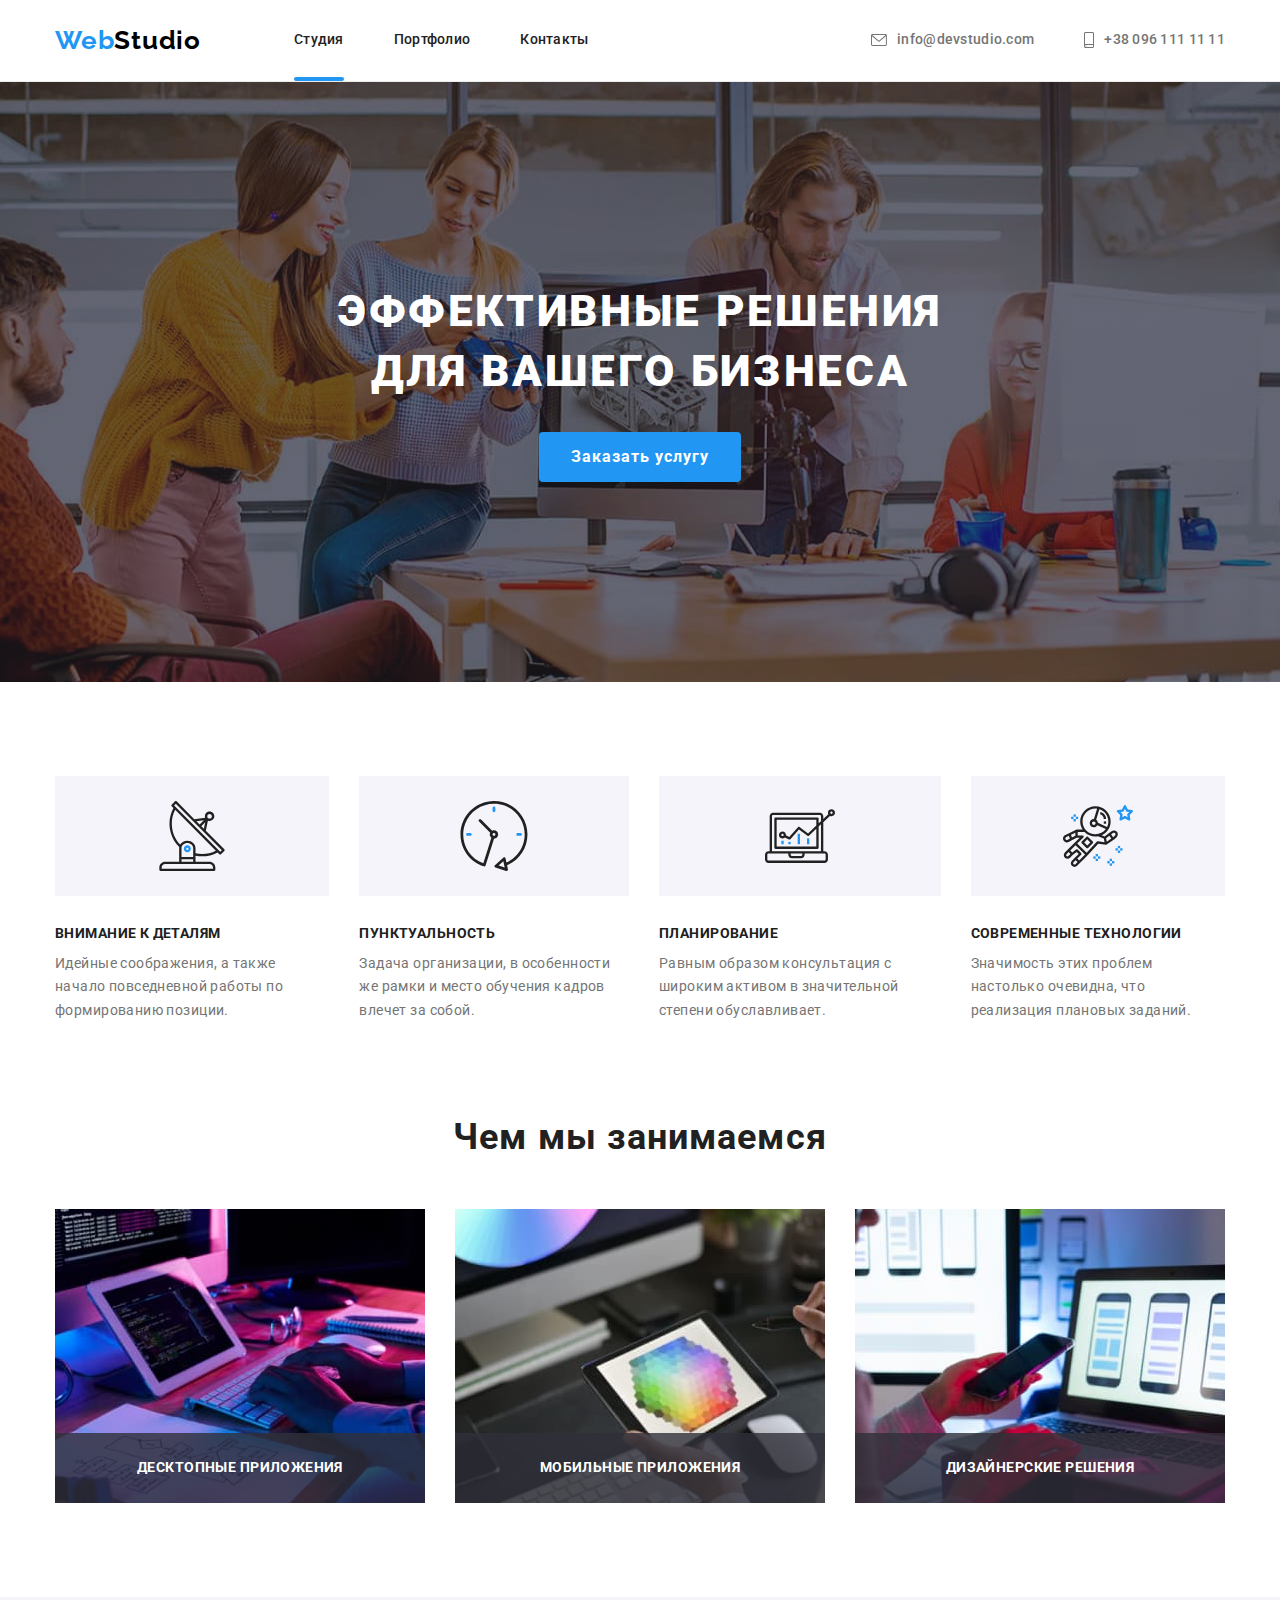
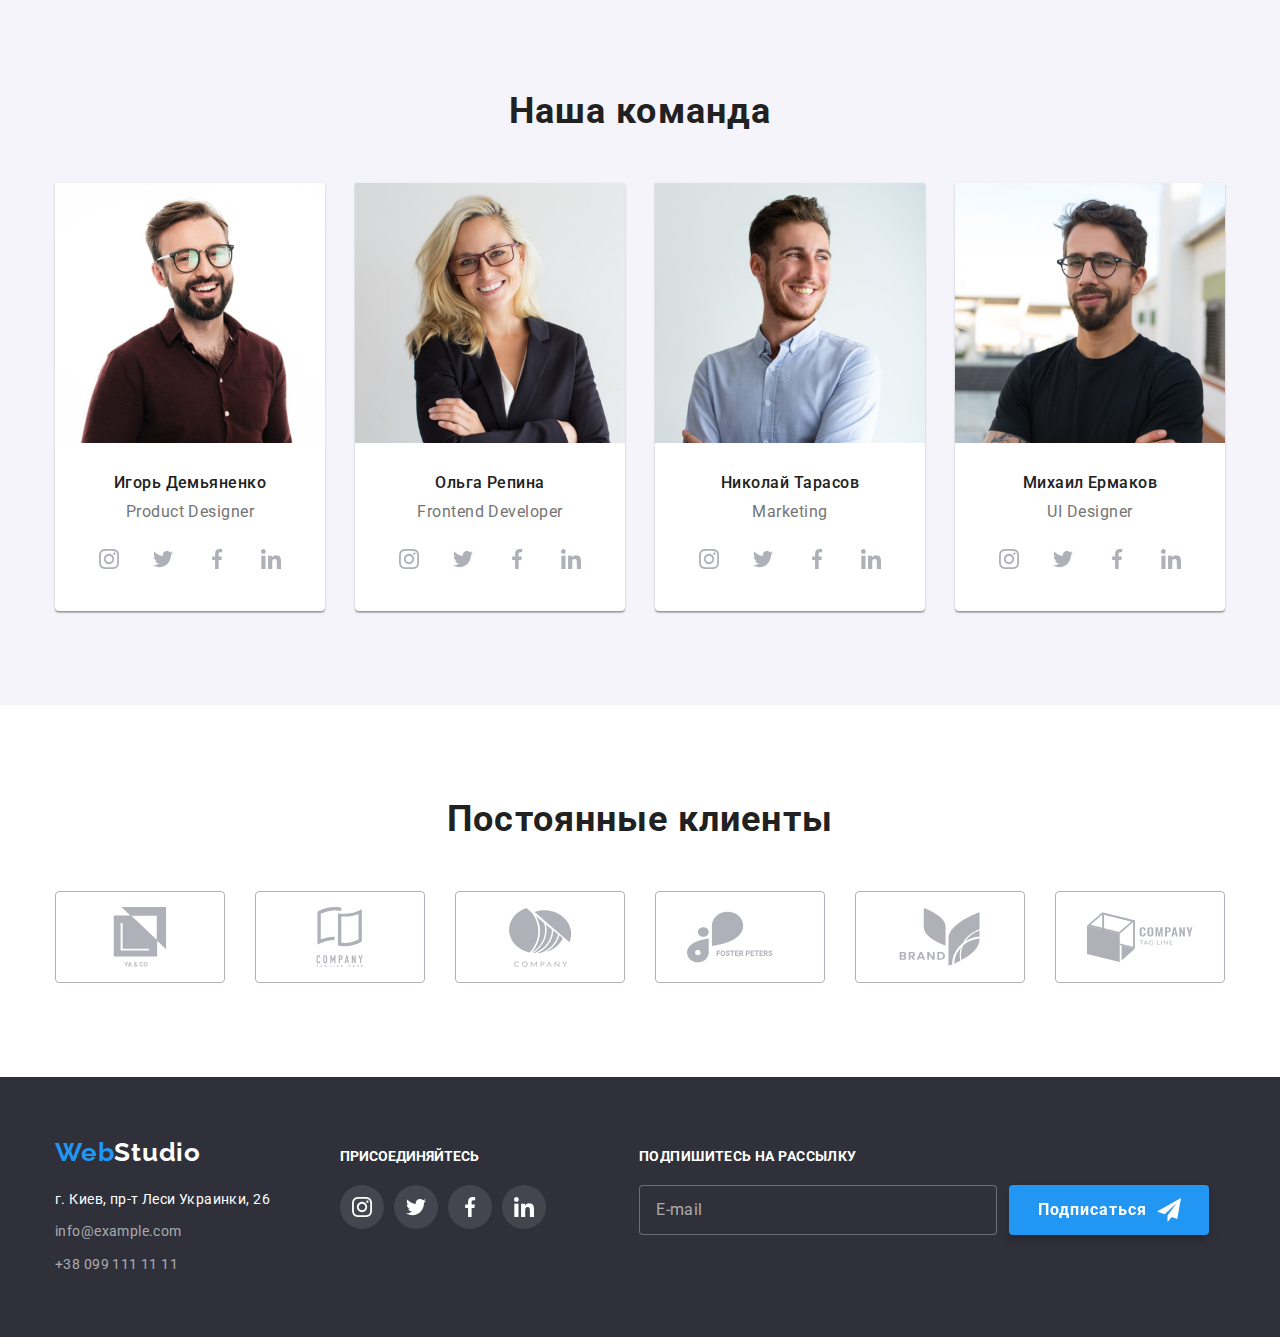
==== index.html @ 31bf661a "home-work" ====
<!DOCTYPE html>
<html lang="ru">
  <head>
    <meta charset="UTF-8" />
    <meta http-equiv="X-UA-Compatible" content="IE=edge" />
    <meta name="viewport" content="width=device-width, initial-scale=1.0" />
    <title>Главная</title>
    
    <link rel="preconnect" href="https://fonts.googleapis.com" />
    <link rel="preconnect" href="https://fonts.gstatic.com" crossorigin />
    <link
      href="https://fonts.googleapis.com/css2?family=Raleway:wght@700&family=Roboto:wght@400;500;700;900&display=swap"
      rel="stylesheet"
    />
    <link rel="stylesheet" href="https://cdn.jsdelivr.net/npm/modern-normalize@1.1.0/modern-normalize.min.css">
    <link rel="stylesheet" href="./css/main.min.css">
  </head>
  <body>
    <!--Шапка-->
    <header class="page-header">
      <div class="container page-header-container">
        <nav class="page-nav link">
         <a href="" lang="en" class="logo link"><span class="acsent-logo">Web</span>Studio</a> 
         <ul class="menu-list  list" > 
           <li class="menu-li">
             <a class="menu-link current" href="./index.html">Студия</a>
           </li>
           <li class="menu-li">
             <a class="menu-link " href="./portfolio.html">Портфолио</a>
           </li>
           <li class="menu-li">
             <a class="menu-link " href="">Контакты</a>
           </li>
         </ul>
       </nav> 
       <ul class="list contacts-list">
         <li class="contacts-li">
          
         <a class="email link" href="mailto:info@devstudio.com"><svg class="contacts-icon"  width="16" height="12">
            <use href="./images/svg/sprite.svg#e-mail"></use>
          </svg> info@devstudio.com</a>
         </li>
         <li class="contacts-li">
        
         <a class="phone-number link"  href="tel:+380961111111">
          <svg class="contacts-icon"  width="10" height="16">
            <use href="./images/svg/sprite.svg#smartphone"></use>
          </svg>
          +38 096 111 11 11
         </a>
         </li>
       </ul>
       </div> 
    </header>

    <!--Тело-->
    <main class="page-main">
      <section class="hero">
        <div class="container"> 
          <h1 class="hero-title">Эффективные решения для вашего бизнеса</h1>
          <button class="hero-button" type="button" data-modal-open>Заказать услугу</button>
        </div>
      </section>

      <section class="section">
        <div class="container">
          <h2 class="work-process-title" >Как мы работаем</h2>
        <ul class="work-process-list  list">
          <li class="process-list">
            <div class="icon-container">
              <svg class="work-icon" width="70" height="70">
                <use href="./images/svg/sprite.svg#antenna"></use>
              </svg>
            </div>
              <h3 class="process-list-title">Внимание к деталям</h3>
              <p  class="process-text">
                Идейные соображения, а также начало повседневной работы по
                формированию позиции.
              </p>
          </li>
          <li class="process-list">
            <div class="icon-container">
              <svg class="work-icon" width="70" height="70">
                <use href="./images/svg/sprite.svg#clock"></use>
              </svg>
            </div>
            <h3 class="process-list-title" >Пунктуальность</h3>
            <p class="process-text">
              Задача организации, в особенности же рамки и место обучения кадров
              влечет за собой.
            </p>
          </li>
          <li class="process-list">
            <div class="icon-container">
              <svg class="work-icon" width="70" height="70">
                <use href="./images/svg/sprite.svg#diagram"></use>
              </svg>
            </div>
            <h3 class="process-list-title">Планирование</h3>
            <p class="process-text">
              Равным образом консультация с широким активом в значительной
              степени обуславливает.
            </p>
          </li>
          <li class="process-list">
            <div class="icon-container">
              <svg class="work-icon" width="70" height="70">
                <use href="./images/svg/sprite.svg#astronaut"></use>
              </svg>
            </div>
            <h3 class="process-list-title">Современные технологии</h3>
            <p class="process-text">
              Значимость этих проблем настолько очевидна, что реализация
              плановых заданий.
            </p>
          </li>
        </ul>
        </div>
        
      </section>
      <!--Что мы делаем-->
      <section class="work section">
        <div class="container">
         <h2 class="whatwedo-title">Чем мы занимаемся</h2>
        <ul class="work-list  list">
          <li class="allproducts">
            <div class="whatwedo-div">
            <a href="" class="whatwedo-link">
              <img
                src="./images/whatwedo/photo1.jpg"
                alt="На фото изображен процесс работы за планшетом с клавиатурой"
              />
              <h3 class="whatwedo-sub-title">
                Десктопные приложения
              </h3> 
            </a>  
            </div>
          </li>
          <li class="allproducts">
            <div class="whatwedo-div">
             <a href="" class="whatwedo-link">
              <img
                src="./images/whatwedo/photo2.jpg"
                alt="На фото изображен планшет с цветовой палитрой на экране"
            /></a>
            <h3 class="whatwedo-sub-title">
              Мобильные приложения
            </h3>
            </div>
          </li> 
          <li class="allproducts">
              <div class="whatwedo-div">
                <a href="" class="whatwedo-link">
                <img
                src="./images/whatwedo/photo3.jpg"
                alt=" На фото изображены  телефон и ноутбук"
            /></a>
            <h3 class="whatwedo-sub-title">
              Дизайнерские решения
            </h3>
              </div> 
          </li>
        </ul> 
        </div>
        
      </section>
      <!--Команда-->
      <section class="team section">
        <div class=" container">
          <h2 class="our-team">Наша команда</h2>
          <ul class="team-list list">
            <li class="team-member">
              <img
                src="./images/team/Igor.jpg"
                alt="Портрет члена команды"
                width="270"
                height="260"
              /> 
              <div class="team-member-div">
                <h3 class="team-member-name">Игорь Демьяненко</h3>
              <p class="job-title" lang="en">Product Designer</p>
              <ul class="social-icon-list list">
                <li class="social-icon-list-item">
                  <a href="" class="social-icon-list-link">
                    <svg class="social-icon-list-icon" width="20" height="20">
                      <use href="./images/svg/sprite.svg#instagram"></use>
                    </svg>
                  </a>
                </li>
                <li class="social-icon-list-item">
                  <a href="" class="social-icon-list-link">
                    <svg class="social-icon-list-icon" width="20" height="20">
                      <use href="./images/svg/sprite.svg#twitter"></use>
                    </svg>
                  </a>
                </li>
                <li class="social-icon-list-item">
                  <a href="" class="social-icon-list-link">
                    <svg class="social-icon-list-icon" width="20" height="20">
                      <use href="./images/svg/sprite.svg#facebook"></use>
                    </svg>
                  </a>
                </li>
                <li class="social-icon-list-item">
                  <a href="" class="social-icon-list-link">
                    <svg class="social-icon-list-icon" width="20" height="20">
                      <use href="./images/svg/sprite.svg#linkedin"></use>
                    </svg>
                  </a>
                </li>
              </ul>
              </div>
            </li>
            <li class="team-member">
              <img
                src="./images/team/Olga.jpg"
                alt="Портрет члена команды"
                width="270"
                height="260"
              />
              <div class="team-member-div">
                <h3 class="team-member-name">Ольга Репина</h3>
                <p class="job-title" lang="en">Frontend Developer</p>
                <ul class="social-icon-list list">
                  <li class="social-icon-list-item">
                    <a href="" class="social-icon-list-link">
                      <svg class="social-icon-list-icon" width="20" height="20">
                        <use href="./images/svg/sprite.svg#instagram"></use>
                      </svg>
                    </a>
                  </li>
                  <li class="social-icon-list-item">
                    <a href="" class="social-icon-list-link">
                      <svg class="social-icon-list-icon" width="20" height="20">
                        <use href="./images/svg/sprite.svg#twitter"></use>
                      </svg>
                    </a>
                  </li>
                  <li class="social-icon-list-item">
                    <a href="" class="social-icon-list-link">
                      <svg class="social-icon-list-icon" width="20" height="20">
                        <use href="./images/svg/sprite.svg#facebook"></use>
                      </svg>
                    </a>
                  </li>
                  <li class="social-icon-list-item">
                    <a href="" class="social-icon-list-link">
                      <svg class="social-icon-list-icon" width="20" height="20">
                        <use href="./images/svg/sprite.svg#linkedin"></use>
                      </svg>
                    </a>
                  </li>
                </ul>
              </div>
            </li>
            <li class="team-member">
              <img
                src="./images/team/Nikola.jpg"
                alt="Портрет члена команды"
                width="270"
                height="260"
              /> 
              <div class="team-member-div">
                <h3 class="team-member-name">Николай Тарасов</h3>
              <p class="job-title" lang="en">Marketing</p>
              <ul class="social-icon-list list">
                <li class="social-icon-list-item">
                  <a href="" class="social-icon-list-link">
                    <svg class="social-icon-list-icon" width="20" height="20">
                      <use href="./images/svg/sprite.svg#instagram"></use>
                    </svg>
                  </a>
                </li>
                <li class="social-icon-list-item">
                  <a href="" class="social-icon-list-link">
                    <svg class="social-icon-list-icon" width="20" height="20">
                      <use href="./images/svg/sprite.svg#twitter"></use>
                    </svg>
                  </a>
                </li>
                <li class="social-icon-list-item">
                  <a href="" class="social-icon-list-link">
                    <svg class="social-icon-list-icon" width="20" height="20">
                      <use href="./images/svg/sprite.svg#facebook"></use>
                    </svg>
                  </a>
                </li>
                <li class="social-icon-list-item">
                  <a href="" class="social-icon-list-link">
                    <svg class="social-icon-list-icon" width="20" height="20">
                      <use href="./images/svg/sprite.svg#linkedin"></use>
                    </svg>
                  </a>
                </li>
              </ul>
              </div>
            </li>
            <li class="team-member">
              <img
                src="./images/team/Mihail.jpg"
                alt="Портрет члена команды"
                width="270"
                height="260"
              />
              <div class="team-member-div">
                <h3 class="team-member-name">Михаил Ермаков</h3>
              <p class="job-title" lang="en">UI Designer</p>
              <ul class="social-icon-list list">
                <li class="social-icon-list-item">
                  <a href="" class="social-icon-list-link">
                    <svg class="social-icon-list-icon" width="20" height="20">
                      <use href="./images/svg/sprite.svg#instagram"></use>
                    </svg>
                  </a>
                </li>
                <li class="social-icon-list-item">
                  <a href="" class="social-icon-list-link">
                    <svg class="social-icon-list-icon" width="20" height="20">
                      <use href="./images/svg/sprite.svg#twitter"></use>
                    </svg>
                  </a>
                </li>
                <li class="social-icon-list-item">
                  <a href="" class="social-icon-list-link">
                    <svg class="social-icon-list-icon" width="20" height="20">
                      <use href="./images/svg/sprite.svg#facebook"></use>
                    </svg>
                  </a>
                </li>
                <li class="social-icon-list-item">
                  <a href="" class="social-icon-list-link">
                    <svg class="social-icon-list-icon" width="20" height="20">
                      <use href="./images/svg/sprite.svg#linkedin"></use>
                    </svg>
                  </a>
                </li>
              </ul>
              </div>
            </li>
          </ul>  
        </div>
      </section>
      <!-- Клиенты-->
      
      <section class="section">
        <div class="container">
          <h2 class="permanent-clients-title">
            Постоянные клиенты
          </h2>
          <ul class="permanent-clients-list list">
            <li class="permanent-clients-li">
              <a  class="permanent-clients-link" href="">
              <svg class="permanent-clients-icon" width="106" height="60">
                <use href="./images/svg/sprite.svg#Client-1"></use>
              </svg>  
              </a>
            </li>
            <li class="permanent-clients-li">
              <a class="permanent-clients-link"  href="">
              <svg class="permanent-clients-icon" width="106" height="60">
                <use href="./images/svg/sprite.svg#Client-2"></use>
              </svg>  
              </a>
            </li>
            <li class="permanent-clients-li">
              <a class="permanent-clients-link"  href="">
                <svg class="permanent-clients-icon" width="106" height="60">
                  <use href="./images/svg/sprite.svg#Client-3"></use>
                </svg>
              </a>
            </li>
            <li class="permanent-clients-li">
              <a class="permanent-clients-link"  href="">
                <svg class="permanent-clients-icon" width="106" height="60">
                  <use href="./images/svg/sprite.svg#Client-4"></use>
                </svg>
              </a>
            </li>
            <li class="permanent-clients-li">
              <a class="permanent-clients-link"  href="">
                <svg class="permanent-clients-icon" width="106" height="60">
                  <use href="./images/svg/sprite.svg#Client-5"></use>
                </svg>
              </a>
            </li>
            <li class="permanent-clients-li">
              <a class="permanent-clients-link"  href="">
               <svg class="permanent-clients-icon" width="106" height="60">
                <use href="./images/svg/sprite.svg#Client-6"></use>
              </svg> 
              </a>
            </li>
          </ul>
        </div>
      </section>
    </main>
    <!--Подвал-->
    <footer class="page-footer link">
      <div class="container footer-container">
        <div class="footer-add-container">
         <a href="" lang="en" class="logo-footer link"
         ><span class="acsent-logo-footer">Web</span>Studio</a>
       <address class="footer-contacts link">
         <ul class="list footer-contacts-list" >
           <li class="footer-contacts-li">
             <a
               href="https://goo.gl/maps/eD5hpA3fQU3kGFGK7"
               target="_blank"
               rel="nooner "
               class="geo link"
               >г. Киев, пр-т Леси Украинки, 26</a
             >
           </li>
           <li class="footer-contacts-li">
             <a class="email-footer  link"  href="mailto:info@example.com">info@example.com</a>
           </li>
           <li class="footer-contacts-li">
             <a  class="phone-number-footer link" href="tel:+380991111111">+38 099 111 11 11</a>
           </li>
         </ul>
       </address>  
        </div>
       <div class="footer-logo">
        <h3 class="footer-social-title">ПРИСОЕДИНЯЙТЕСЬ</h3>
        <ul class="footer-icon-list list">
          <li class="footer-icon-li">
            <a href="" class="footer-icon-link">
              <svg class="footer-icon" width="20" height="20">
                <use href="./images/svg/sprite.svg#instagram"></use>
              </svg>
            </a>
          </li>
          <li class="footer-icon-li">
            <a href="" class="footer-icon-link">
              <svg class="footer-icon" width="20" height="20">
                <use href="./images/svg/sprite.svg#twitter" ></use>
              </svg>
            </a>
          </li>
          <li class="footer-icon-li">
            <a href="" class="footer-icon-link">
              <svg class="footer-icon" width="20" height="20">
                <use href="./images/svg/sprite.svg#facebook"></use>
              </svg>
            </a>
          </li>
          <li class="footer-icon-li">
            <a href="" class="footer-icon-link">
              <svg class="footer-icon" width="20" height="20">
                <use href="./images/svg/sprite.svg#linkedin"></use>
              </svg>
            </a>
          </li>
        </ul>
       </div>
       <div class="form-footer-div">
        <p class="form-footer-disc">Подпишитесь на рассылку</p>
        <form class="form-footer">
            <input type="email" name="email" class="form-footer-input" id="email" placeholder="E-mail">
          <button type="submit" class="form-footer-button-submit">
           <span class="form-footer-button-text">Подписаться</span>
            <svg class="footer-telegram-icon" width="24" height="24" >
              <use href="./images/svg/sprite.svg#icon-send"></use>
            </svg>
          </button>
        </form>
      </div>
       </div>
      
      
    </footer>



    <div class="backdrop is-hidden" data-modal >
      <div class="modal">
        <button type="button" class="modal-close-btn" data-modal-close>
          <svg class="close-icon-btn" width="18" height="18">
            <use href="./images/svg/sprite.svg#icon-close"></use>
          </svg>
        </button>
        <p class="modal-form-title">Оставьте свои данные, мы вам перезвоним</p>
        <form class="modal-form">
          <label class="modal-form-field">
            <span class="modal-form-input-desc">Имя</span>
            <span class="modal-form-input-wrapper" >
              <input type="text" 
            name="user_name" 
            class="modal-form-input" 
            pattern="[a-zA-Zа-яА-Я]+"
            minlength="2" >
            <svg class="modal-form-input-icon" width="18" height="18">
              <use href="./images/svg/sprite.svg#person"></use>
            </svg>
            </span>
          </label> 
          <label class="modal-form-field">
            <span class="modal-form-input-desc">Телефон</span>
            <span class="modal-form-input-wrapper">
              <input type="tel" 
            name="user_phone" 
            class="modal-form-input"  
            pattern="[0-9]{3}-[0-9]{3}-[0-9]{2}-[0-9]{2}"
            title="xxx-xxx-xx-xx" > 
            <svg class="modal-form-input-icon" width="18" height="18">
              <use href="./images/svg/sprite.svg#phone"></use>
            </svg>
            </span>
          </label>
          <label class="modal-form-field">
            <span class="modal-form-input-desc">Почта</span>
            <span class="modal-form-input-wrapper">
             <input type="email" 
            name="user_email" 
            class="modal-form-input">
            <svg class="modal-form-input-icon" width="18" height="18">
              <use href="./images/svg/sprite.svg#email"></use>
            </svg> 
            </span>
          </label>
          <label class="modal-form-field">
            <span class="modal-form-input-desc"> Сообщение </span>
            <textarea
              name="user_message"
              class="modal-form-message"
              placeholder="Введите текст"
            ></textarea>
          </label>
          <input id="user_policy" name="user_policy" type="checkbox" class="modal-form-check visually-hidden">
          <label for="user_policy" class="modal-form-check-desck">Соглашаюсь с рассылкой и принимаю&nbsp;<a href="" class="form-police-link">Условия договора</a></label>
           <button type="submit" class="modal-form-submit">Отправить</button>
        </form>
      </div>
    </div>
    <script src="./js/modal.js"></script>
  </body>
</html>
---- css/main.min.css ----
:root{--primary-font: "Roboto", sans-serif;--secondary-font:"Raleway", sans-serif;--headlines-color: #212121;--primary-text-color: #757575;--hover-background-color: #2196F3;--hover-text-color: #2196F3;--acsent-logo-color: #2196F3;--primary-logo-color: #000000;--hero-background-color: #2F303A;--text-logo-footer: #ffffff;--text-color-button-main: #ffffff;--color-hero-title-h1-main: #ffffff;--color--process-list-title: #21212121;--text-color: #ffffff;--transition: 250ms cubic-bezier(0.4, 0, 0.2, 1)}.visually-hidden{position:absolute;width:1px;height:1px;margin:-1px;border:0;padding:0;white-space:nowrap;clip-path:inset(100%);clip:rect(0 0 0 0);overflow:hidden}h1,h2,h3,h4,p{margin-top:0;margin-bottom:0}ul,ol{margin-top:0;margin-bottom:0;padding-left:0}img{max-width:100%;display:block}button{cursor:pointer}body{font-family:var(--primary-font);font-weight:400}.list{list-style:none}.link{text-decoration:none}.section{padding-top:94px;padding-bottom:94px}.container{width:1200px;margin-left:auto;margin-right:auto;padding-left:15px;padding-right:15px}.page-header{padding-top:25px;padding-bottom:25px;border-bottom:1px solid #ececec}.page-header-container{display:flex;align-items:center}.logo{font-family:var(--secondary-font);font-weight:700;font-size:26px;line-height:1.19;letter-spacing:.03em;color:var(--primary-logo-color);margin-right:93px}.acsent-logo{font-family:var(--secondary-font);font-weight:700;font-size:26px;line-height:1.19;letter-spacing:.03em;color:var(--acsent-logo-color)}.page-nav{display:flex;align-items:center}.menu-list{display:flex;align-items:center}.menu-li:not(:last-child){margin-right:50px}.menu-link{position:relative;display:block;text-decoration:none;font-weight:500;font-size:14px;line-height:1.14;letter-spacing:.02em;color:var(--headlines-color);transition:color var(--transition)}.menu-link:hover,.menu-link:focus{color:var(--hover-text-color)}.current::after{position:absolute;content:"";display:block;left:0;bottom:0;border-radius:2px;width:100%;height:4px;background-color:var(--acsent-logo-color);border-radius:2px;transition:background-color var(--transition);bottom:-33px}.contacts-list{display:flex;margin-left:auto;align-items:center;justify-content:center}.contacts-li{align-items:center;justify-content:center}.contacts-li:not(:last-child){margin-right:50px}.email{display:flex;align-items:center;font-family:var(--primary-font);font-weight:500;font-size:14px;line-height:1.14;letter-spacing:.02em;color:var(--primary-text-color);transition:color var(--transition),fill var(--transition)}.email:hover,.email:focus{color:var(--hover-text-color)}.phone-number{display:flex;align-items:center;font-family:var(--primary-font);font-weight:500;font-size:14px;line-height:1.14;letter-spacing:.02em;color:var(--primary-text-color);transition:color var(--transition),fill var(--transition)}.phone-number:hover,.phone-number:focus{color:var(--hover-text-color)}.contacts-icon{margin-right:10px;fill:#757575}.email:hover .contacts-icon,.email:focus .contacts-icon{fill:var(--acsent-logo-color)}.phone-number:hover .contacts-icon,.phone-number:focus .contacts-icon{fill:var(--acsent-logo-color)}.contacts-li:hover .contacts-icon,.contacts-li:focus .contacts-icon{fill:var(--acsent-logo-color)}.hero{background-color:var(--hero-background-color);text-align:center;padding-top:200px;padding-bottom:200px;background-image:linear-gradient(rgba(47, 48, 58, 0.4), rgba(47, 48, 58, 0.4)),url(../images/bg.jpg);background-size:cover;max-width:1600px;background-position:center;background-repeat:no-repeat;margin:auto}.hero-title{width:696px;font-weight:900;font-size:44px;line-height:1.36;text-align:center;letter-spacing:.06em;text-transform:uppercase;color:var(--color-hero-title-h1-main);margin-left:auto;margin-right:auto;margin-bottom:30px}.hero-button{display:block;font-weight:700;font-size:16px;line-height:1.875;letter-spacing:.06em;color:var(--text-color-button-main);background-color:var(--hover-background-color);border-radius:4px;border:rgba(0,0,0,0);cursor:pointer;padding-top:10px;padding-right:32px;padding-bottom:10px;padding-left:32px;justify-content:center;margin-left:auto;margin-right:auto;transition:color var(--transition) background-color var(--transition) box-shadow var(--transition)}.hero-button:hover,.hero-button:focus{background-color:var(--hover-background-color);color:var(--text-color-button-main);box-shadow:0px 4px 4px rgba(0,0,0,.15)}.work-process-title{visibility:hidden}.process-list-title{font-weight:700;font-size:14px;line-height:1.14;letter-spacing:.03em;text-transform:uppercase;color:var(--headlines-color)}.process-text{font-size:14px;line-height:1.71;letter-spacing:.03em;color:var(--primary-text-color)}.work-process-title{position:absolute;width:1px;height:1px;margin:-1px;border:0;padding:0;white-space:nowrap;clip-path:inset(100%);clip:rect(0 0 0 0);overflow:hidden}.work-process-div{display:flex}.work-process-list{display:flex}.icon-container{display:flex;justify-content:center;align-items:center;background-color:#f5f4fa;height:120px;margin-bottom:30px}.process-list-title{margin-bottom:10px}.process-list:not(:last-child){margin-right:30px}.whatwedo-title{font-weight:700;font-size:36px;line-height:1.16;text-align:center;letter-spacing:.03em;color:var(--headlines-color);margin-bottom:50px}.work-list{display:flex;flex-wrap:wrap;gap:30px}.work{padding-top:0}.work-container{display:flex;flex-wrap:wrap}.whatwedo-link{position:relative}.whatwedo-div{position:relative}.whatwedo-sub-title{position:absolute;display:flex;align-items:center;justify-content:center;bottom:0;left:0;width:100%;font-weight:700;font-size:14px;line-height:1.14;height:70px;letter-spacing:.03em;text-transform:uppercase;color:var(--text-color);background-color:rgba(47,48,58,.8)}.team{background-color:#f5f4fa}.team-list{display:flex;flex-wrap:wrap;gap:30px}.our-team{font-weight:700;font-size:36px;line-height:1.16;text-align:center;letter-spacing:.03em;color:var(--headlines-color);margin-bottom:50px;margin-left:auto;margin-right:auto}.team-member{flex-basis:calc((100% - 90px)/4);box-shadow:0px 1px 3px rgba(0,0,0,.12),0px 1px 1px rgba(0,0,0,.14),0px 2px 1px rgba(0,0,0,.2);border-radius:0px 0px 4px 4px;background-color:#fff}.team-member-name{font-weight:500;font-size:16px;line-height:1.1875;text-align:center;letter-spacing:.03em;color:var(--headlines-color);margin-bottom:10px}.team-member-div{padding-top:30px;padding-bottom:30px}.job-title{font-weight:400;font-size:16px;line-height:1.1875;text-align:center;letter-spacing:.03em;color:var(--primary-text-color)}.social-icon-list{display:flex;justify-content:center;gap:10px;margin-top:16px}.social-icon-list-link{display:flex;justify-content:center;align-items:center;width:44px;height:44px;border-radius:50%;transition:background-color var(--transition)}.social-icon-list-link:hover,.social-icon-list-link:focus{background-color:#2196f3}.social-icon-list-icon{fill:#afb1b8;transition:fill var(--transition)}.social-icon-list-link:hover .social-icon-list-icon,.social-icon-list-link:focus .social-icon-list-icon{fill:#fff}.permanent-clients-title{font-weight:700;font-size:36px;line-height:1.16;text-align:center;letter-spacing:.03em;color:var(--headlines-color);margin-bottom:50px}.permanent-clients-list{display:flex;gap:30px;justify-content:center}.permanent-clients-link{display:flex;justify-content:space-between;align-items:center;width:170px;height:92px;border:1px solid #afb1b8;border-radius:4px;justify-content:center;align-items:center;transition:border var(--transition)}.permanent-clients-link:hover,.permanent-clients-link:focus{border:1px solid var(--acsent-logo-color)}.permanent-clients-icon{fill:#afb1b8;transition:fill var(--transition)}.permanent-clients-link:hover .permanent-clients-icon,.permanent-clients-link:focus .permanent-clients-icon{fill:var(--acsent-logo-color)}.protfolio-main-container{display:flex}.portfolio-main-container{background-color:#e5e5e5}.all-button{display:flex;align-items:center;justify-content:center;margin-bottom:56px}.products-button{font-family:var(--primary-font);font-weight:500;font-size:16px;line-height:1.625;letter-spacing:.03em;color:var(--headlines-color);cursor:pointer;border:rgba(0,0,0,0);border-radius:4px;padding-top:6px;padding-left:22px;padding-bottom:6px;padding-right:22px;background-color:#f5f4fa;transition:color var(--transition),background-color var(--transition),box-shadow var(--transition)}.products-button:hover,.products-button:focus{color:var(--text-color-button-main);background-color:var(--hover-background-color);box-shadow:0px 3px 1px rgba(0,0,0,.1),0px 1px 2px rgba(0,0,0,.08),0px 2px 2px rgba(0,0,0,.12)}.products-button-list:not(:last-child){margin-right:8px}.products-list{display:flex;flex-wrap:wrap;gap:30px}.products-list-li{flex-basis:calc((100% - 60px)/3)}.products-dickription-list{padding-top:20px;border:1px solid #eee;padding-left:24px;padding-right:24px;padding-bottom:20px}.title-products{position:absolute;width:1px;height:1px;margin:-1px;border:0;padding:0;white-space:nowrap;clip-path:inset(100%);clip:rect(0 0 0 0);overflow:hidden}.products-text{font-size:16px;line-height:1.875;letter-spacing:.03em;color:var(--primary-text-color)}.products-title{font-weight:700;font-size:18px;line-height:2;letter-spacing:.06em;color:var(--headlines-color);margin-bottom:4px}.products-link{display:block;transition:box-shadow var(--transition)}.products-link:hover,.products-link:focus{box-shadow:0px 1px 1px rgba(0,0,0,.12),0px 4px 4px rgba(0,0,0,.06),1px 4px 6px rgba(0,0,0,.16)}.products-overlay-div{position:relative;overflow:hidden}.overlay{position:absolute;top:0;left:0;width:100%;height:100%;overflow:auto;transform:translate(0, 100%);transition:transform 250ms cubic-bezier(0.4, 0, 0.2, 1);font-family:var(--primary-font);font-weight:400;font-size:18px;line-height:1.55;letter-spacing:.03em;color:var(--text-color);padding-top:63px;padding-bottom:63px;padding-left:24px;padding-right:24px;background-color:rgba(33,150,243,.9)}.products-link:hover .overlay,.products-link:focus .overlay{transform:translate(0, 0)}.page-footer{background-color:#2f303a;padding-top:60px;padding-bottom:60px}.footer-container{display:flex;align-items:baseline}.logo-footer{font-family:var(--secondary-font);font-weight:700;font-size:26px;line-height:1.19;letter-spacing:.03em;color:var(--text-logo-footer)}.acsent-logo-footer{font-family:var(--secondary-font);font-weight:700;font-size:26px;line-height:1.19;letter-spacing:.03em;color:var(--acsent-logo-color)}.footer-contacts{margin-top:20px}.footer-contacts .geo{font-style:normal;font-weight:400;font-size:14px;line-height:1.7;letter-spacing:.03em;color:#fff}.footer-contacts{font-style:normal}.geo{margin-bottom:9px;transition:color var(--transition)}.geo:hover,.geo:focus{color:var(--hover-text-color)}.footer-contacts-list{display:flex;flex-direction:column}.footer-contacts-li:not(:last-child){margin-bottom:9px}.email-footer{font-size:14px;line-height:1.7;letter-spacing:.03em;color:rgba(255,255,255,.6);margin-bottom:9px;transition:color var(--transition)}.email-footer:hover,.email-footer:focus{color:var(--hover-text-color)}.phone-number-footer{font-size:14px;line-height:1.7;letter-spacing:.03em;color:rgba(255,255,255,.6);margin-bottom:9px;transition:color var(--transition)}.phone-number-footer:hover,.phone-number-footer:focus{color:var(--hover-text-color)}.footer-social-title{font-weight:700;font-size:14px;line-height:1.14;text-transform:uppercase;color:var(--text-logo-footer);margin-bottom:20px}.footer-add-container{margin-right:70px}.footer-icon-list{display:flex;justify-content:center;gap:10px}.footer-icon-link{display:flex;justify-content:center;align-items:center;width:44px;height:44px;border-radius:50%;background:rgba(255,255,255,.1);transition:fill var(--transition),background-color var(--transition)}.footer-icon-link:hover,.footer-icon-link:focus{background-color:var(--acsent-logo-color)}.footer-icon{fill:var(--text-color-button-main)}.footer-icon-link:hover .footer-icon,.footer-icon-link:focus .footer-icon{fill:var(--text-logo-footer)}.form-footer-div{display:block;margin-left:93px}.form-footer{display:flex;align-items:center}.form-footer-disc{font-weight:700;font-size:14px;line-height:1.14;letter-spacing:.03em;text-transform:uppercase;color:#fff;margin-bottom:20px}.form-footer-input{width:358px;height:50px;background-color:#2f303a;margin-right:12px;border:1px solid rgba(255,255,255,.3);padding-top:15px;padding-bottom:15px;padding-left:16px;border-radius:4px;line-height:1.25;letter-spacing:.03em;color:rgba(255,255,255,.6)}.form-footer-input::placeholder{font-size:16px;line-height:1.25;letter-spacing:.03em;color:rgba(255,255,255,.6)}.form-footer-button-submit{color:#fff;font-size:16px;font-weight:700;line-height:1.875;letter-spacing:.06em;background-color:#2196f3;width:200px;height:50px;border-radius:4px;display:flex;align-items:center;justify-content:center;filter:drop-shadow(0px 4px 4px rgba(0, 0, 0, 0.25));padding-top:10px;padding-bottom:10px;padding-left:29px;padding-right:28px;cursor:pointer;border:none}.form-footer-button-text{font-size:16px;line-height:1.875;text-align:center;letter-spacing:.06em;color:#fff;margin-right:10px}.backdrop{position:fixed;top:0;left:0;z-index:100;width:100%;height:100%;background-color:rgba(0,0,0,.2);transition:opacity var(--transition),visibility var(--transition)}.backdrop.is-hidden{opacity:0;visibility:hidden;pointer-events:none}.modal{position:absolute;top:50%;left:50%;transform:translate(-50%, -50%);width:528px;height:581px;background:#fff;box-shadow:0px 1px 3px rgba(0,0,0,.12),0px 1px 1px rgba(0,0,0,.14),0px 2px 1px rgba(0,0,0,.2);border-radius:4px;padding:40px 40px}.modal-close-btn{position:absolute;top:8px;right:8px;display:flex;justify-content:center;align-items:center;width:30px;height:30px;border-radius:50%;background-color:rgba(0,0,0,0);padding:0;border:1px solid rgba(0,0,0,.1)}.close-icon-btn{transition:fill var(--transition)}.modal-close-btn:hover .close-icon-btn,.modal-close-btn:focus .close-icon-btn{fill:var(--acsent-logo-color)}.modal-form-title{margin-bottom:12px;font-weight:700;font-size:20px;line-height:1.15;text-align:center;letter-spacing:.03em;color:var(--headlines-color)}.modal-form{display:flex;flex-direction:column}.modal-form-input-desc{display:block;font-size:12px;line-height:1.16;letter-spacing:.01em;color:#757575;margin-bottom:4px}.modal-form-field:not(last-child){margin-bottom:10px}.modal-form-field:nth-child(4){margin-bottom:20px}.modal-form-input{letter-spacing:.01em;width:100%;height:40px;border:1px solid rgba(33,33,33,.2);border-radius:4px;padding-top:12px;padding-bottom:12px;padding-left:42px;transition:border-color var(--transition)}.modal-form-input:focus{outline:none;border-color:var(--acsent-logo-color)}.modal-form-input:focus+.modal-form-input-icon{fill:var(--acsent-logo-color)}.modal-form-input-wrapper{position:relative}.modal-form-input-icon{position:absolute;top:50%;left:12px;transform:translate(0, -50%);transition:fill var(--transition)}.modal-form-message{resize:none;width:100%;height:120px;padding:12px 16px;border:1px solid rgba(33,33,33,.2);border-radius:4px;transition:border-color var(--transition)}.modal-form-message:focus{outline:none;border-color:var(--acsent-logo-color)}.modal-form-message::placeholder{font-size:14px;line-height:1.14;letter-spacing:.01em;color:rgba(117,117,117,.5)}.modal-form-check-desck{display:flex;align-items:center;justify-content:center;font-weight:400;font-size:14px;line-height:1.71;letter-spacing:.03em;color:var(--primary-text-color);margin-bottom:30px}.modal-form-check-desck::before{display:block;content:"";width:18px;height:18px;border-radius:4px;cursor:pointer;border:2px solid rgba(33,33,33,.2);margin-right:7px}.modal-form-check:checked+.modal-form-check-desck::before{background-color:var(--acsent-logo-color);background-image:url(../images/svg/check.svg)}.modal-form-check:focus+.modal-form-check-desck::before{outline:1px solid var(--acsent-logo-color)}.form-police-link{color:var(--acsent-logo-color)}.modal-form-submit{display:block;font-weight:700;font-size:16px;line-height:1.875;letter-spacing:.06em;color:var(--text-color-button-main);background-color:var(--hover-background-color);border-radius:4px;border:rgba(0,0,0,0);cursor:pointer;padding-top:10px;padding-right:55px;padding-bottom:10px;padding-left:55px;justify-content:center;margin-left:auto;margin-right:auto;transition:color var(--transition) background-color var(--transition) box-shadow var(--transition)}/*# sourceMappingURL=main.min.css.map */
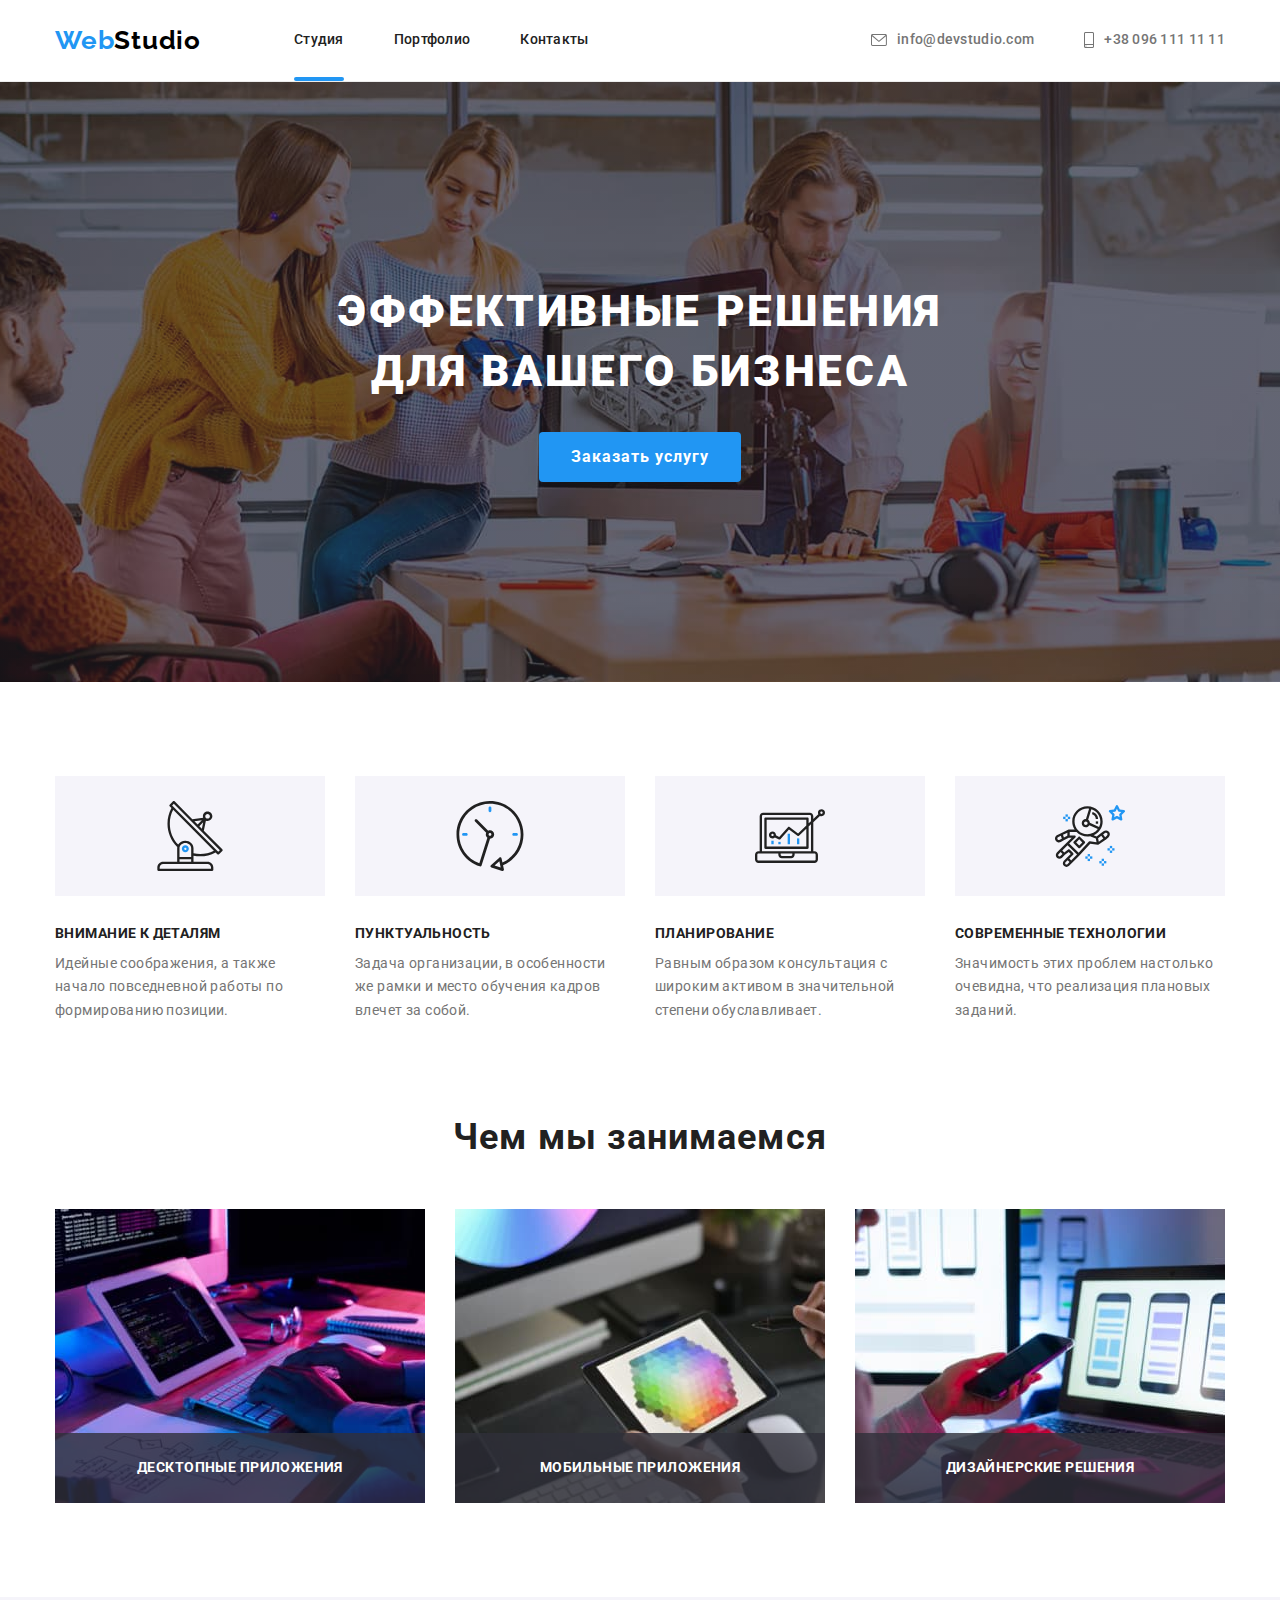
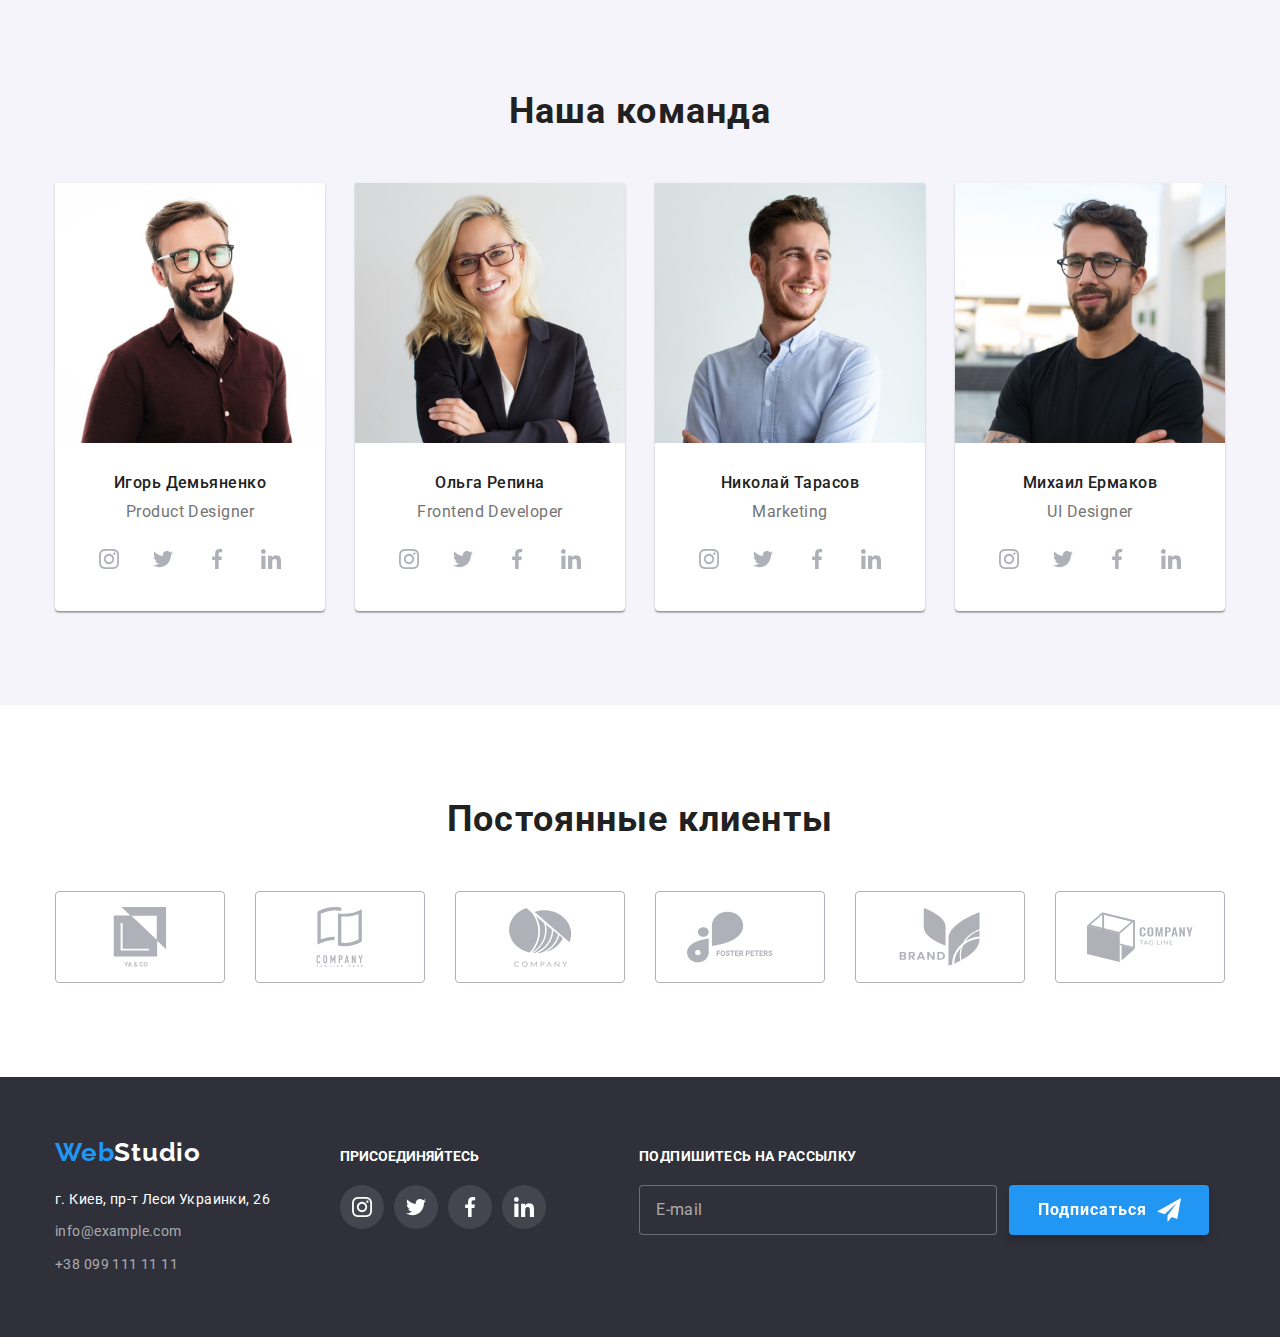
==== commit 4a7c8fac: "БЕМ та Sass" ====
--- a/index.html
+++ b/index.html
@@ -18,32 +18,32 @@
   <body>
     <!--Шапка-->
     <header class="page-header">
-      <div class="container page-header-container">
-        <nav class="page-nav link">
-         <a href="" lang="en" class="logo link"><span class="acsent-logo">Web</span>Studio</a> 
-         <ul class="menu-list  list" > 
-           <li class="menu-li">
-             <a class="menu-link current" href="./index.html">Студия</a>
+      <div class="container container__page-header">
+        <nav class="page-header__nav link">
+         <a href="" lang="en" class="logo  page-header__logo link"><span class="acsent-logo">Web</span>Studio</a> 
+         <ul class="menu  list" > 
+           <li class="menu__list">
+             <a class="menu__link   menu__link_current" href="./index.html">Студия</a>
            </li>
-           <li class="menu-li">
-             <a class="menu-link " href="./portfolio.html">Портфолио</a>
+           <li class="menu__list">
+             <a class="menu__link " href="./portfolio.html">Портфолио</a>
            </li>
-           <li class="menu-li">
-             <a class="menu-link " href="">Контакты</a>
+           <li class="menu__list">
+             <a class="menu__link " href="">Контакты</a>
            </li>
          </ul>
        </nav> 
-       <ul class="list contacts-list">
-         <li class="contacts-li">
+       <ul class="list contacts">
+         <li class="contacts__list">
           
-         <a class="email link" href="mailto:info@devstudio.com"><svg class="contacts-icon"  width="16" height="12">
+         <a class="contacts__email link" href="mailto:info@devstudio.com"><svg class="contacts__icon"  width="16" height="12">
             <use href="./images/svg/sprite.svg#e-mail"></use>
           </svg> info@devstudio.com</a>
          </li>
          <li class="contacts-li">
         
-         <a class="phone-number link"  href="tel:+380961111111">
-          <svg class="contacts-icon"  width="10" height="16">
+         <a class="contacts__phone-number link"  href="tel:+380961111111">
+          <svg class="contacts__icon"  width="10" height="16">
             <use href="./images/svg/sprite.svg#smartphone"></use>
           </svg>
           +38 096 111 11 11
@@ -57,59 +57,59 @@
     <main class="page-main">
       <section class="hero">
         <div class="container"> 
-          <h1 class="hero-title">Эффективные решения для вашего бизнеса</h1>
-          <button class="hero-button" type="button" data-modal-open>Заказать услугу</button>
+          <h1 class="hero__title">Эффективные решения для вашего бизнеса</h1>
+          <button class="hero__button" type="button" data-modal-open>Заказать услугу</button>
         </div>
       </section>
 
       <section class="section">
         <div class="container">
-          <h2 class="work-process-title" >Как мы работаем</h2>
-        <ul class="work-process-list  list">
-          <li class="process-list">
-            <div class="icon-container">
-              <svg class="work-icon" width="70" height="70">
+          <h2 class="process-title visually-hidden" >Как мы работаем</h2>
+        <ul class="work-process  list">
+          <li class="work-process__list">
+            <div class="work-process__icon-container">
+              <svg class="work-process__work-icon" width="70" height="70">
                 <use href="./images/svg/sprite.svg#antenna"></use>
               </svg>
             </div>
-              <h3 class="process-list-title">Внимание к деталям</h3>
-              <p  class="process-text">
+              <h3 class="work-process__title">Внимание к деталям</h3>
+              <p  class="work-process__text">
                 Идейные соображения, а также начало повседневной работы по
                 формированию позиции.
               </p>
           </li>
-          <li class="process-list">
-            <div class="icon-container">
-              <svg class="work-icon" width="70" height="70">
+          <li class="work-process__list">
+            <div class="work-process__icon-container">
+              <svg class="work-process__work-icon" width="70" height="70">
                 <use href="./images/svg/sprite.svg#clock"></use>
               </svg>
             </div>
-            <h3 class="process-list-title" >Пунктуальность</h3>
-            <p class="process-text">
+            <h3 class="work-process__title" >Пунктуальность</h3>
+            <p class="work-process__text">
               Задача организации, в особенности же рамки и место обучения кадров
               влечет за собой.
             </p>
           </li>
-          <li class="process-list">
-            <div class="icon-container">
-              <svg class="work-icon" width="70" height="70">
+          <li class="work-process__list">
+            <div class="work-process__icon-container">
+              <svg class="work-process__work-icon" width="70" height="70">
                 <use href="./images/svg/sprite.svg#diagram"></use>
               </svg>
             </div>
-            <h3 class="process-list-title">Планирование</h3>
-            <p class="process-text">
+            <h3 class="work-process__title">Планирование</h3>
+            <p class="work-process__text">
               Равным образом консультация с широким активом в значительной
               степени обуславливает.
             </p>
           </li>
-          <li class="process-list">
-            <div class="icon-container">
-              <svg class="work-icon" width="70" height="70">
+          <li class="work-process__list">
+            <div class="work-process__icon-container">
+              <svg class="work-process__work-icon" width="70" height="70">
                 <use href="./images/svg/sprite.svg#astronaut"></use>
               </svg>
             </div>
-            <h3 class="process-list-title">Современные технологии</h3>
-            <p class="process-text">
+            <h3 class="work-process__title">Современные технологии</h3>
+            <p class="work-process__text">
               Значимость этих проблем настолько очевидна, что реализация
               плановых заданий.
             </p>
@@ -121,41 +121,41 @@
       <!--Что мы делаем-->
       <section class="work section">
         <div class="container">
-         <h2 class="whatwedo-title">Чем мы занимаемся</h2>
-        <ul class="work-list  list">
-          <li class="allproducts">
-            <div class="whatwedo-div">
-            <a href="" class="whatwedo-link">
+         <h2 class="work__title">Чем мы занимаемся</h2>
+        <ul class="work__list  list">
+          <li class="work__allproducts">
+            <div class="work__disc">
+            <a href="" class="work__link">
               <img
                 src="./images/whatwedo/photo1.jpg"
                 alt="На фото изображен процесс работы за планшетом с клавиатурой"
               />
-              <h3 class="whatwedo-sub-title">
+              <h3 class="work__sub-title">
                 Десктопные приложения
               </h3> 
             </a>  
             </div>
           </li>
-          <li class="allproducts">
-            <div class="whatwedo-div">
-             <a href="" class="whatwedo-link">
+          <li class="work__allproducts">
+            <div class="work__disc">
+             <a href="" class="work__link">
               <img
                 src="./images/whatwedo/photo2.jpg"
                 alt="На фото изображен планшет с цветовой палитрой на экране"
             /></a>
-            <h3 class="whatwedo-sub-title">
+            <h3 class="work__sub-title">
               Мобильные приложения
             </h3>
             </div>
           </li> 
-          <li class="allproducts">
-              <div class="whatwedo-div">
-                <a href="" class="whatwedo-link">
+          <li class="work__allproducts">
+              <div class="work__disc">
+                <a href="" class="work__link">
                 <img
                 src="./images/whatwedo/photo3.jpg"
                 alt=" На фото изображены  телефон и ноутбук"
             /></a>
-            <h3 class="whatwedo-sub-title">
+            <h3 class="work__sub-title">
               Дизайнерские решения
             </h3>
               </div> 
@@ -167,43 +167,43 @@
       <!--Команда-->
       <section class="team section">
         <div class=" container">
-          <h2 class="our-team">Наша команда</h2>
-          <ul class="team-list list">
-            <li class="team-member">
+          <h2 class="team__main-title">Наша команда</h2>
+          <ul class="team__list list">
+            <li class="team__member">
               <img
                 src="./images/team/Igor.jpg"
                 alt="Портрет члена команды"
                 width="270"
                 height="260"
               /> 
-              <div class="team-member-div">
-                <h3 class="team-member-name">Игорь Демьяненко</h3>
-              <p class="job-title" lang="en">Product Designer</p>
-              <ul class="social-icon-list list">
-                <li class="social-icon-list-item">
-                  <a href="" class="social-icon-list-link">
-                    <svg class="social-icon-list-icon" width="20" height="20">
+              <div class="team__disc">
+                <h3 class="team__name">Игорь Демьяненко</h3>
+              <p class="team__job-title  " lang="en">Product Designer</p>
+              <ul class="team__icon-list list">
+                <li class="team__icon-img">
+                  <a href="" class="team__list-link">
+                    <svg class="team__social-icon" width="20" height="20">
                       <use href="./images/svg/sprite.svg#instagram"></use>
                     </svg>
                   </a>
                 </li>
-                <li class="social-icon-list-item">
-                  <a href="" class="social-icon-list-link">
-                    <svg class="social-icon-list-icon" width="20" height="20">
+                <li class="team__icon-img">
+                  <a href="" class="team__list-link">
+                    <svg class="team__social-icon" width="20" height="20">
                       <use href="./images/svg/sprite.svg#twitter"></use>
                     </svg>
                   </a>
                 </li>
-                <li class="social-icon-list-item">
-                  <a href="" class="social-icon-list-link">
-                    <svg class="social-icon-list-icon" width="20" height="20">
+                <li class="team__icon-img">
+                  <a href="" class="team__list-link">
+                    <svg class="team__social-icon" width="20" height="20">
                       <use href="./images/svg/sprite.svg#facebook"></use>
                     </svg>
                   </a>
                 </li>
-                <li class="social-icon-list-item">
-                  <a href="" class="social-icon-list-link">
-                    <svg class="social-icon-list-icon" width="20" height="20">
+                <li class="team__icon-img">
+                  <a href="" class="team__list-link">
+                    <svg class="team__social-icon" width="20" height="20">
                       <use href="./images/svg/sprite.svg#linkedin"></use>
                     </svg>
                   </a>
@@ -211,41 +211,41 @@
               </ul>
               </div>
             </li>
-            <li class="team-member">
+            <li class="team__member">
               <img
                 src="./images/team/Olga.jpg"
                 alt="Портрет члена команды"
                 width="270"
                 height="260"
               />
-              <div class="team-member-div">
-                <h3 class="team-member-name">Ольга Репина</h3>
-                <p class="job-title" lang="en">Frontend Developer</p>
-                <ul class="social-icon-list list">
-                  <li class="social-icon-list-item">
-                    <a href="" class="social-icon-list-link">
-                      <svg class="social-icon-list-icon" width="20" height="20">
+              <div class="team__disc">
+                <h3 class="team__name">Ольга Репина</h3>
+                <p class="team__job-title " lang="en">Frontend Developer</p>
+                <ul class="team__icon-list list">
+                  <li class="team__icon-img">
+                    <a href="" class="team__list-link">
+                      <svg class="team__social-icon" width="20" height="20">
                         <use href="./images/svg/sprite.svg#instagram"></use>
                       </svg>
                     </a>
                   </li>
-                  <li class="social-icon-list-item">
-                    <a href="" class="social-icon-list-link">
-                      <svg class="social-icon-list-icon" width="20" height="20">
+                  <li class="team__icon-img">
+                    <a href="" class="team__list-link">
+                      <svg class="team__social-icon" width="20" height="20">
                         <use href="./images/svg/sprite.svg#twitter"></use>
                       </svg>
                     </a>
                   </li>
-                  <li class="social-icon-list-item">
-                    <a href="" class="social-icon-list-link">
-                      <svg class="social-icon-list-icon" width="20" height="20">
+                  <li class="team__icon-img">
+                    <a href="" class="team__list-link">
+                      <svg class="team__social-icon" width="20" height="20">
                         <use href="./images/svg/sprite.svg#facebook"></use>
                       </svg>
                     </a>
                   </li>
-                  <li class="social-icon-list-item">
-                    <a href="" class="social-icon-list-link">
-                      <svg class="social-icon-list-icon" width="20" height="20">
+                  <li class="team__icon-img">
+                    <a href="" class="team__list-link">
+                      <svg class="team__social-icon" width="20" height="20">
                         <use href="./images/svg/sprite.svg#linkedin"></use>
                       </svg>
                     </a>
@@ -253,41 +253,41 @@
                 </ul>
               </div>
             </li>
-            <li class="team-member">
+            <li class="team__member">
               <img
                 src="./images/team/Nikola.jpg"
                 alt="Портрет члена команды"
                 width="270"
                 height="260"
               /> 
-              <div class="team-member-div">
-                <h3 class="team-member-name">Николай Тарасов</h3>
-              <p class="job-title" lang="en">Marketing</p>
-              <ul class="social-icon-list list">
-                <li class="social-icon-list-item">
-                  <a href="" class="social-icon-list-link">
-                    <svg class="social-icon-list-icon" width="20" height="20">
+              <div class="team__disc">
+                <h3 class="team__name">Николай Тарасов</h3>
+              <p class="team__job-title " lang="en">Marketing</p>
+              <ul class="team__icon-list list">
+                <li class="team__icon-img">
+                  <a href="" class="team__list-link">
+                    <svg class="team__social-icon" width="20" height="20">
                       <use href="./images/svg/sprite.svg#instagram"></use>
                     </svg>
                   </a>
                 </li>
-                <li class="social-icon-list-item">
-                  <a href="" class="social-icon-list-link">
-                    <svg class="social-icon-list-icon" width="20" height="20">
+                <li class="team__icon-img">
+                  <a href="" class="team__list-link">
+                    <svg class="team__social-icon" width="20" height="20">
                       <use href="./images/svg/sprite.svg#twitter"></use>
                     </svg>
                   </a>
                 </li>
-                <li class="social-icon-list-item">
-                  <a href="" class="social-icon-list-link">
-                    <svg class="social-icon-list-icon" width="20" height="20">
+                <li class="team__icon-img">
+                  <a href="" class="team__list-link">
+                    <svg class="team__social-icon" width="20" height="20">
                       <use href="./images/svg/sprite.svg#facebook"></use>
                     </svg>
                   </a>
                 </li>
-                <li class="social-icon-list-item">
-                  <a href="" class="social-icon-list-link">
-                    <svg class="social-icon-list-icon" width="20" height="20">
+                <li class="team__icon-img">
+                  <a href="" class="team__list-link">
+                    <svg class="team__social-icon" width="20" height="20">
                       <use href="./images/svg/sprite.svg#linkedin"></use>
                     </svg>
                   </a>
@@ -295,41 +295,41 @@
               </ul>
               </div>
             </li>
-            <li class="team-member">
+            <li class="team__member">
               <img
                 src="./images/team/Mihail.jpg"
                 alt="Портрет члена команды"
                 width="270"
                 height="260"
               />
-              <div class="team-member-div">
-                <h3 class="team-member-name">Михаил Ермаков</h3>
-              <p class="job-title" lang="en">UI Designer</p>
-              <ul class="social-icon-list list">
-                <li class="social-icon-list-item">
-                  <a href="" class="social-icon-list-link">
-                    <svg class="social-icon-list-icon" width="20" height="20">
+              <div class="team__disc">
+                <h3 class="team__name">Михаил Ермаков</h3>
+              <p class="team__job-title " lang="en">UI Designer</p>
+              <ul class="team__icon-list list">
+                <li class="team__icon-img">
+                  <a href="" class="team__list-link">
+                    <svg class="team__social-icon" width="20" height="20">
                       <use href="./images/svg/sprite.svg#instagram"></use>
                     </svg>
                   </a>
                 </li>
-                <li class="social-icon-list-item">
-                  <a href="" class="social-icon-list-link">
-                    <svg class="social-icon-list-icon" width="20" height="20">
+                <li class="team__icon-img">
+                  <a href="" class="team__list-link">
+                    <svg class="team__social-icon" width="20" height="20">
                       <use href="./images/svg/sprite.svg#twitter"></use>
                     </svg>
                   </a>
                 </li>
-                <li class="social-icon-list-item">
-                  <a href="" class="social-icon-list-link">
-                    <svg class="social-icon-list-icon" width="20" height="20">
+                <li class="team__icon-img">
+                  <a href="" class="team__list-link">
+                    <svg class="team__social-icon" width="20" height="20">
                       <use href="./images/svg/sprite.svg#facebook"></use>
                     </svg>
                   </a>
                 </li>
-                <li class="social-icon-list-item">
-                  <a href="" class="social-icon-list-link">
-                    <svg class="social-icon-list-icon" width="20" height="20">
+                <li class="team__icon-img">
+                  <a href="" class="team__list-link">
+                    <svg class="team__social-icon" width="20" height="20">
                       <use href="./images/svg/sprite.svg#linkedin"></use>
                     </svg>
                   </a>
@@ -342,50 +342,50 @@
       </section>
       <!-- Клиенты-->
       
-      <section class="section">
+      <section class="section clients">
         <div class="container">
-          <h2 class="permanent-clients-title">
+          <h2 class="clients__title">
             Постоянные клиенты
           </h2>
-          <ul class="permanent-clients-list list">
-            <li class="permanent-clients-li">
-              <a  class="permanent-clients-link" href="">
-              <svg class="permanent-clients-icon" width="106" height="60">
+          <ul class="clients__list list">
+            <li class="clients__item">
+              <a  class="clients__link" href="">
+              <svg class="clients__icon" width="106" height="60">
                 <use href="./images/svg/sprite.svg#Client-1"></use>
               </svg>  
               </a>
             </li>
-            <li class="permanent-clients-li">
-              <a class="permanent-clients-link"  href="">
-              <svg class="permanent-clients-icon" width="106" height="60">
+            <li class="clients__item">
+              <a class="clients__link"  href="">
+              <svg class="clients__icon " width="106" height="60">
                 <use href="./images/svg/sprite.svg#Client-2"></use>
               </svg>  
               </a>
             </li>
-            <li class="permanent-clients-li">
-              <a class="permanent-clients-link"  href="">
-                <svg class="permanent-clients-icon" width="106" height="60">
+            <li class="clients__item">
+              <a class="clients__link"  href="">
+                <svg class="clients__icon " width="106" height="60">
                   <use href="./images/svg/sprite.svg#Client-3"></use>
                 </svg>
               </a>
             </li>
-            <li class="permanent-clients-li">
-              <a class="permanent-clients-link"  href="">
-                <svg class="permanent-clients-icon" width="106" height="60">
+            <li class="clients__item">
+              <a class="clients__link"  href="">
+                <svg class="clients__icon " width="106" height="60">
                   <use href="./images/svg/sprite.svg#Client-4"></use>
                 </svg>
               </a>
             </li>
-            <li class="permanent-clients-li">
-              <a class="permanent-clients-link"  href="">
-                <svg class="permanent-clients-icon" width="106" height="60">
+            <li class="clients__item">
+              <a class="clients__link"  href="">
+                <svg class="clients__icon " width="106" height="60">
                   <use href="./images/svg/sprite.svg#Client-5"></use>
                 </svg>
               </a>
             </li>
-            <li class="permanent-clients-li">
-              <a class="permanent-clients-link"  href="">
-               <svg class="permanent-clients-icon" width="106" height="60">
+            <li class="clients__item">
+              <a class="clients__link"  href="">
+               <svg class="clients__icon " width="106" height="60">
                 <use href="./images/svg/sprite.svg#Client-6"></use>
               </svg> 
               </a>
@@ -398,67 +398,67 @@
     <footer class="page-footer link">
       <div class="container footer-container">
         <div class="footer-add-container">
-         <a href="" lang="en" class="logo-footer link"
-         ><span class="acsent-logo-footer">Web</span>Studio</a>
-       <address class="footer-contacts link">
-         <ul class="list footer-contacts-list" >
-           <li class="footer-contacts-li">
+         <a href="" lang="en" class="footer_logo link"
+         ><span class="footer__acsent-logo">Web</span>Studio</a>
+       <address class="address link">
+         <ul class="address_list list " >
+           <li class="address__item">
              <a
                href="https://goo.gl/maps/eD5hpA3fQU3kGFGK7"
                target="_blank"
                rel="nooner "
-               class="geo link"
+               class="address__geo link"
                >г. Киев, пр-т Леси Украинки, 26</a
              >
            </li>
-           <li class="footer-contacts-li">
-             <a class="email-footer  link"  href="mailto:info@example.com">info@example.com</a>
+           <li class="address__item">
+             <a class="address__email link"  href="mailto:info@example.com">info@example.com</a>
            </li>
-           <li class="footer-contacts-li">
-             <a  class="phone-number-footer link" href="tel:+380991111111">+38 099 111 11 11</a>
+           <li class="address__item">
+             <a  class="address__phone-number link" href="tel:+380991111111">+38 099 111 11 11</a>
            </li>
          </ul>
        </address>  
         </div>
-       <div class="footer-logo">
-        <h3 class="footer-social-title">ПРИСОЕДИНЯЙТЕСЬ</h3>
-        <ul class="footer-icon-list list">
-          <li class="footer-icon-li">
-            <a href="" class="footer-icon-link">
-              <svg class="footer-icon" width="20" height="20">
+       <div class="footer-add">
+        <h3 class="footer-add__title">ПРИСОЕДИНЯЙТЕСЬ</h3>
+        <ul class="footer-add__list list">
+          <li class="footer-add__item">
+            <a href="" class="footer-add__link">
+              <svg class="footer-add__icon" width="20" height="20">
                 <use href="./images/svg/sprite.svg#instagram"></use>
               </svg>
             </a>
           </li>
-          <li class="footer-icon-li">
-            <a href="" class="footer-icon-link">
-              <svg class="footer-icon" width="20" height="20">
+          <li class="footer-add__item">
+            <a href="" class="footer-add__link">
+              <svg class="footer-add__icon" width="20" height="20">
                 <use href="./images/svg/sprite.svg#twitter" ></use>
               </svg>
             </a>
           </li>
-          <li class="footer-icon-li">
-            <a href="" class="footer-icon-link">
-              <svg class="footer-icon" width="20" height="20">
+          <li class="footer-add__item">
+            <a href="" class="footer-add__link">
+              <svg class="footer-add__icon" width="20" height="20">
                 <use href="./images/svg/sprite.svg#facebook"></use>
               </svg>
             </a>
           </li>
-          <li class="footer-icon-li">
-            <a href="" class="footer-icon-link">
-              <svg class="footer-icon" width="20" height="20">
+          <li class="footer-add__item">
+            <a href="" class="footer-add__link">
+              <svg class="footer-add__icon" width="20" height="20">
                 <use href="./images/svg/sprite.svg#linkedin"></use>
               </svg>
             </a>
           </li>
         </ul>
        </div>
-       <div class="form-footer-div">
-        <p class="form-footer-disc">Подпишитесь на рассылку</p>
+       <div class="footer-subscribe">
+        <p class="footer-subscribe__text">Подпишитесь на рассылку</p>
         <form class="form-footer">
-            <input type="email" name="email" class="form-footer-input" id="email" placeholder="E-mail">
-          <button type="submit" class="form-footer-button-submit">
-           <span class="form-footer-button-text">Подписаться</span>
+            <input type="email" name="email" class="form-footer__input" id="email" placeholder="E-mail">
+          <button type="submit" class="form-footer__button">
+           <span class="form-footer__text">Подписаться</span>
             <svg class="footer-telegram-icon" width="24" height="24" >
               <use href="./images/svg/sprite.svg#icon-send"></use>
             </svg>
--- a/css/main.min.css
+++ b/css/main.min.css
@@ -1 +1 @@
-:root{--primary-font: "Roboto", sans-serif;--secondary-font:"Raleway", sans-serif;--headlines-color: #212121;--primary-text-color: #757575;--hover-background-color: #2196F3;--hover-text-color: #2196F3;--acsent-logo-color: #2196F3;--primary-logo-color: #000000;--hero-background-color: #2F303A;--text-logo-footer: #ffffff;--text-color-button-main: #ffffff;--color-hero-title-h1-main: #ffffff;--color--process-list-title: #21212121;--text-color: #ffffff;--transition: 250ms cubic-bezier(0.4, 0, 0.2, 1)}.visually-hidden{position:absolute;width:1px;height:1px;margin:-1px;border:0;padding:0;white-space:nowrap;clip-path:inset(100%);clip:rect(0 0 0 0);overflow:hidden}h1,h2,h3,h4,p{margin-top:0;margin-bottom:0}ul,ol{margin-top:0;margin-bottom:0;padding-left:0}img{max-width:100%;display:block}button{cursor:pointer}body{font-family:var(--primary-font);font-weight:400}.list{list-style:none}.link{text-decoration:none}.section{padding-top:94px;padding-bottom:94px}.container{width:1200px;margin-left:auto;margin-right:auto;padding-left:15px;padding-right:15px}.page-header{padding-top:25px;padding-bottom:25px;border-bottom:1px solid #ececec}.page-header-container{display:flex;align-items:center}.logo{font-family:var(--secondary-font);font-weight:700;font-size:26px;line-height:1.19;letter-spacing:.03em;color:var(--primary-logo-color);margin-right:93px}.acsent-logo{font-family:var(--secondary-font);font-weight:700;font-size:26px;line-height:1.19;letter-spacing:.03em;color:var(--acsent-logo-color)}.page-nav{display:flex;align-items:center}.menu-list{display:flex;align-items:center}.menu-li:not(:last-child){margin-right:50px}.menu-link{position:relative;display:block;text-decoration:none;font-weight:500;font-size:14px;line-height:1.14;letter-spacing:.02em;color:var(--headlines-color);transition:color var(--transition)}.menu-link:hover,.menu-link:focus{color:var(--hover-text-color)}.current::after{position:absolute;content:"";display:block;left:0;bottom:0;border-radius:2px;width:100%;height:4px;background-color:var(--acsent-logo-color);border-radius:2px;transition:background-color var(--transition);bottom:-33px}.contacts-list{display:flex;margin-left:auto;align-items:center;justify-content:center}.contacts-li{align-items:center;justify-content:center}.contacts-li:not(:last-child){margin-right:50px}.email{display:flex;align-items:center;font-family:var(--primary-font);font-weight:500;font-size:14px;line-height:1.14;letter-spacing:.02em;color:var(--primary-text-color);transition:color var(--transition),fill var(--transition)}.email:hover,.email:focus{color:var(--hover-text-color)}.phone-number{display:flex;align-items:center;font-family:var(--primary-font);font-weight:500;font-size:14px;line-height:1.14;letter-spacing:.02em;color:var(--primary-text-color);transition:color var(--transition),fill var(--transition)}.phone-number:hover,.phone-number:focus{color:var(--hover-text-color)}.contacts-icon{margin-right:10px;fill:#757575}.email:hover .contacts-icon,.email:focus .contacts-icon{fill:var(--acsent-logo-color)}.phone-number:hover .contacts-icon,.phone-number:focus .contacts-icon{fill:var(--acsent-logo-color)}.contacts-li:hover .contacts-icon,.contacts-li:focus .contacts-icon{fill:var(--acsent-logo-color)}.hero{background-color:var(--hero-background-color);text-align:center;padding-top:200px;padding-bottom:200px;background-image:linear-gradient(rgba(47, 48, 58, 0.4), rgba(47, 48, 58, 0.4)),url(../images/bg.jpg);background-size:cover;max-width:1600px;background-position:center;background-repeat:no-repeat;margin:auto}.hero-title{width:696px;font-weight:900;font-size:44px;line-height:1.36;text-align:center;letter-spacing:.06em;text-transform:uppercase;color:var(--color-hero-title-h1-main);margin-left:auto;margin-right:auto;margin-bottom:30px}.hero-button{display:block;font-weight:700;font-size:16px;line-height:1.875;letter-spacing:.06em;color:var(--text-color-button-main);background-color:var(--hover-background-color);border-radius:4px;border:rgba(0,0,0,0);cursor:pointer;padding-top:10px;padding-right:32px;padding-bottom:10px;padding-left:32px;justify-content:center;margin-left:auto;margin-right:auto;transition:color var(--transition) background-color var(--transition) box-shadow var(--transition)}.hero-button:hover,.hero-button:focus{background-color:var(--hover-background-color);color:var(--text-color-button-main);box-shadow:0px 4px 4px rgba(0,0,0,.15)}.work-process-title{visibility:hidden}.process-list-title{font-weight:700;font-size:14px;line-height:1.14;letter-spacing:.03em;text-transform:uppercase;color:var(--headlines-color)}.process-text{font-size:14px;line-height:1.71;letter-spacing:.03em;color:var(--primary-text-color)}.work-process-title{position:absolute;width:1px;height:1px;margin:-1px;border:0;padding:0;white-space:nowrap;clip-path:inset(100%);clip:rect(0 0 0 0);overflow:hidden}.work-process-div{display:flex}.work-process-list{display:flex}.icon-container{display:flex;justify-content:center;align-items:center;background-color:#f5f4fa;height:120px;margin-bottom:30px}.process-list-title{margin-bottom:10px}.process-list:not(:last-child){margin-right:30px}.whatwedo-title{font-weight:700;font-size:36px;line-height:1.16;text-align:center;letter-spacing:.03em;color:var(--headlines-color);margin-bottom:50px}.work-list{display:flex;flex-wrap:wrap;gap:30px}.work{padding-top:0}.work-container{display:flex;flex-wrap:wrap}.whatwedo-link{position:relative}.whatwedo-div{position:relative}.whatwedo-sub-title{position:absolute;display:flex;align-items:center;justify-content:center;bottom:0;left:0;width:100%;font-weight:700;font-size:14px;line-height:1.14;height:70px;letter-spacing:.03em;text-transform:uppercase;color:var(--text-color);background-color:rgba(47,48,58,.8)}.team{background-color:#f5f4fa}.team-list{display:flex;flex-wrap:wrap;gap:30px}.our-team{font-weight:700;font-size:36px;line-height:1.16;text-align:center;letter-spacing:.03em;color:var(--headlines-color);margin-bottom:50px;margin-left:auto;margin-right:auto}.team-member{flex-basis:calc((100% - 90px)/4);box-shadow:0px 1px 3px rgba(0,0,0,.12),0px 1px 1px rgba(0,0,0,.14),0px 2px 1px rgba(0,0,0,.2);border-radius:0px 0px 4px 4px;background-color:#fff}.team-member-name{font-weight:500;font-size:16px;line-height:1.1875;text-align:center;letter-spacing:.03em;color:var(--headlines-color);margin-bottom:10px}.team-member-div{padding-top:30px;padding-bottom:30px}.job-title{font-weight:400;font-size:16px;line-height:1.1875;text-align:center;letter-spacing:.03em;color:var(--primary-text-color)}.social-icon-list{display:flex;justify-content:center;gap:10px;margin-top:16px}.social-icon-list-link{display:flex;justify-content:center;align-items:center;width:44px;height:44px;border-radius:50%;transition:background-color var(--transition)}.social-icon-list-link:hover,.social-icon-list-link:focus{background-color:#2196f3}.social-icon-list-icon{fill:#afb1b8;transition:fill var(--transition)}.social-icon-list-link:hover .social-icon-list-icon,.social-icon-list-link:focus .social-icon-list-icon{fill:#fff}.permanent-clients-title{font-weight:700;font-size:36px;line-height:1.16;text-align:center;letter-spacing:.03em;color:var(--headlines-color);margin-bottom:50px}.permanent-clients-list{display:flex;gap:30px;justify-content:center}.permanent-clients-link{display:flex;justify-content:space-between;align-items:center;width:170px;height:92px;border:1px solid #afb1b8;border-radius:4px;justify-content:center;align-items:center;transition:border var(--transition)}.permanent-clients-link:hover,.permanent-clients-link:focus{border:1px solid var(--acsent-logo-color)}.permanent-clients-icon{fill:#afb1b8;transition:fill var(--transition)}.permanent-clients-link:hover .permanent-clients-icon,.permanent-clients-link:focus .permanent-clients-icon{fill:var(--acsent-logo-color)}.protfolio-main-container{display:flex}.portfolio-main-container{background-color:#e5e5e5}.all-button{display:flex;align-items:center;justify-content:center;margin-bottom:56px}.products-button{font-family:var(--primary-font);font-weight:500;font-size:16px;line-height:1.625;letter-spacing:.03em;color:var(--headlines-color);cursor:pointer;border:rgba(0,0,0,0);border-radius:4px;padding-top:6px;padding-left:22px;padding-bottom:6px;padding-right:22px;background-color:#f5f4fa;transition:color var(--transition),background-color var(--transition),box-shadow var(--transition)}.products-button:hover,.products-button:focus{color:var(--text-color-button-main);background-color:var(--hover-background-color);box-shadow:0px 3px 1px rgba(0,0,0,.1),0px 1px 2px rgba(0,0,0,.08),0px 2px 2px rgba(0,0,0,.12)}.products-button-list:not(:last-child){margin-right:8px}.products-list{display:flex;flex-wrap:wrap;gap:30px}.products-list-li{flex-basis:calc((100% - 60px)/3)}.products-dickription-list{padding-top:20px;border:1px solid #eee;padding-left:24px;padding-right:24px;padding-bottom:20px}.title-products{position:absolute;width:1px;height:1px;margin:-1px;border:0;padding:0;white-space:nowrap;clip-path:inset(100%);clip:rect(0 0 0 0);overflow:hidden}.products-text{font-size:16px;line-height:1.875;letter-spacing:.03em;color:var(--primary-text-color)}.products-title{font-weight:700;font-size:18px;line-height:2;letter-spacing:.06em;color:var(--headlines-color);margin-bottom:4px}.products-link{display:block;transition:box-shadow var(--transition)}.products-link:hover,.products-link:focus{box-shadow:0px 1px 1px rgba(0,0,0,.12),0px 4px 4px rgba(0,0,0,.06),1px 4px 6px rgba(0,0,0,.16)}.products-overlay-div{position:relative;overflow:hidden}.overlay{position:absolute;top:0;left:0;width:100%;height:100%;overflow:auto;transform:translate(0, 100%);transition:transform 250ms cubic-bezier(0.4, 0, 0.2, 1);font-family:var(--primary-font);font-weight:400;font-size:18px;line-height:1.55;letter-spacing:.03em;color:var(--text-color);padding-top:63px;padding-bottom:63px;padding-left:24px;padding-right:24px;background-color:rgba(33,150,243,.9)}.products-link:hover .overlay,.products-link:focus .overlay{transform:translate(0, 0)}.page-footer{background-color:#2f303a;padding-top:60px;padding-bottom:60px}.footer-container{display:flex;align-items:baseline}.logo-footer{font-family:var(--secondary-font);font-weight:700;font-size:26px;line-height:1.19;letter-spacing:.03em;color:var(--text-logo-footer)}.acsent-logo-footer{font-family:var(--secondary-font);font-weight:700;font-size:26px;line-height:1.19;letter-spacing:.03em;color:var(--acsent-logo-color)}.footer-contacts{margin-top:20px}.footer-contacts .geo{font-style:normal;font-weight:400;font-size:14px;line-height:1.7;letter-spacing:.03em;color:#fff}.footer-contacts{font-style:normal}.geo{margin-bottom:9px;transition:color var(--transition)}.geo:hover,.geo:focus{color:var(--hover-text-color)}.footer-contacts-list{display:flex;flex-direction:column}.footer-contacts-li:not(:last-child){margin-bottom:9px}.email-footer{font-size:14px;line-height:1.7;letter-spacing:.03em;color:rgba(255,255,255,.6);margin-bottom:9px;transition:color var(--transition)}.email-footer:hover,.email-footer:focus{color:var(--hover-text-color)}.phone-number-footer{font-size:14px;line-height:1.7;letter-spacing:.03em;color:rgba(255,255,255,.6);margin-bottom:9px;transition:color var(--transition)}.phone-number-footer:hover,.phone-number-footer:focus{color:var(--hover-text-color)}.footer-social-title{font-weight:700;font-size:14px;line-height:1.14;text-transform:uppercase;color:var(--text-logo-footer);margin-bottom:20px}.footer-add-container{margin-right:70px}.footer-icon-list{display:flex;justify-content:center;gap:10px}.footer-icon-link{display:flex;justify-content:center;align-items:center;width:44px;height:44px;border-radius:50%;background:rgba(255,255,255,.1);transition:fill var(--transition),background-color var(--transition)}.footer-icon-link:hover,.footer-icon-link:focus{background-color:var(--acsent-logo-color)}.footer-icon{fill:var(--text-color-button-main)}.footer-icon-link:hover .footer-icon,.footer-icon-link:focus .footer-icon{fill:var(--text-logo-footer)}.form-footer-div{display:block;margin-left:93px}.form-footer{display:flex;align-items:center}.form-footer-disc{font-weight:700;font-size:14px;line-height:1.14;letter-spacing:.03em;text-transform:uppercase;color:#fff;margin-bottom:20px}.form-footer-input{width:358px;height:50px;background-color:#2f303a;margin-right:12px;border:1px solid rgba(255,255,255,.3);padding-top:15px;padding-bottom:15px;padding-left:16px;border-radius:4px;line-height:1.25;letter-spacing:.03em;color:rgba(255,255,255,.6)}.form-footer-input::placeholder{font-size:16px;line-height:1.25;letter-spacing:.03em;color:rgba(255,255,255,.6)}.form-footer-button-submit{color:#fff;font-size:16px;font-weight:700;line-height:1.875;letter-spacing:.06em;background-color:#2196f3;width:200px;height:50px;border-radius:4px;display:flex;align-items:center;justify-content:center;filter:drop-shadow(0px 4px 4px rgba(0, 0, 0, 0.25));padding-top:10px;padding-bottom:10px;padding-left:29px;padding-right:28px;cursor:pointer;border:none}.form-footer-button-text{font-size:16px;line-height:1.875;text-align:center;letter-spacing:.06em;color:#fff;margin-right:10px}.backdrop{position:fixed;top:0;left:0;z-index:100;width:100%;height:100%;background-color:rgba(0,0,0,.2);transition:opacity var(--transition),visibility var(--transition)}.backdrop.is-hidden{opacity:0;visibility:hidden;pointer-events:none}.modal{position:absolute;top:50%;left:50%;transform:translate(-50%, -50%);width:528px;height:581px;background:#fff;box-shadow:0px 1px 3px rgba(0,0,0,.12),0px 1px 1px rgba(0,0,0,.14),0px 2px 1px rgba(0,0,0,.2);border-radius:4px;padding:40px 40px}.modal-close-btn{position:absolute;top:8px;right:8px;display:flex;justify-content:center;align-items:center;width:30px;height:30px;border-radius:50%;background-color:rgba(0,0,0,0);padding:0;border:1px solid rgba(0,0,0,.1)}.close-icon-btn{transition:fill var(--transition)}.modal-close-btn:hover .close-icon-btn,.modal-close-btn:focus .close-icon-btn{fill:var(--acsent-logo-color)}.modal-form-title{margin-bottom:12px;font-weight:700;font-size:20px;line-height:1.15;text-align:center;letter-spacing:.03em;color:var(--headlines-color)}.modal-form{display:flex;flex-direction:column}.modal-form-input-desc{display:block;font-size:12px;line-height:1.16;letter-spacing:.01em;color:#757575;margin-bottom:4px}.modal-form-field:not(last-child){margin-bottom:10px}.modal-form-field:nth-child(4){margin-bottom:20px}.modal-form-input{letter-spacing:.01em;width:100%;height:40px;border:1px solid rgba(33,33,33,.2);border-radius:4px;padding-top:12px;padding-bottom:12px;padding-left:42px;transition:border-color var(--transition)}.modal-form-input:focus{outline:none;border-color:var(--acsent-logo-color)}.modal-form-input:focus+.modal-form-input-icon{fill:var(--acsent-logo-color)}.modal-form-input-wrapper{position:relative}.modal-form-input-icon{position:absolute;top:50%;left:12px;transform:translate(0, -50%);transition:fill var(--transition)}.modal-form-message{resize:none;width:100%;height:120px;padding:12px 16px;border:1px solid rgba(33,33,33,.2);border-radius:4px;transition:border-color var(--transition)}.modal-form-message:focus{outline:none;border-color:var(--acsent-logo-color)}.modal-form-message::placeholder{font-size:14px;line-height:1.14;letter-spacing:.01em;color:rgba(117,117,117,.5)}.modal-form-check-desck{display:flex;align-items:center;justify-content:center;font-weight:400;font-size:14px;line-height:1.71;letter-spacing:.03em;color:var(--primary-text-color);margin-bottom:30px}.modal-form-check-desck::before{display:block;content:"";width:18px;height:18px;border-radius:4px;cursor:pointer;border:2px solid rgba(33,33,33,.2);margin-right:7px}.modal-form-check:checked+.modal-form-check-desck::before{background-color:var(--acsent-logo-color);background-image:url(../images/svg/check.svg)}.modal-form-check:focus+.modal-form-check-desck::before{outline:1px solid var(--acsent-logo-color)}.form-police-link{color:var(--acsent-logo-color)}.modal-form-submit{display:block;font-weight:700;font-size:16px;line-height:1.875;letter-spacing:.06em;color:var(--text-color-button-main);background-color:var(--hover-background-color);border-radius:4px;border:rgba(0,0,0,0);cursor:pointer;padding-top:10px;padding-right:55px;padding-bottom:10px;padding-left:55px;justify-content:center;margin-left:auto;margin-right:auto;transition:color var(--transition) background-color var(--transition) box-shadow var(--transition)}/*# sourceMappingURL=main.min.css.map */+:root{--primary-font: "Roboto", sans-serif;--secondary-font:"Raleway", sans-serif;--headlines-color: #212121;--primary-text-color: #757575;--hover-background-color: #2196F3;--hover-text-color: #2196F3;--acsent-logo-color: #2196F3;--primary-logo-color: #000000;--hero-background-color: #2F303A;--text-logo-footer: #ffffff;--text-color-button-main: #ffffff;--color-hero-title-h1-main: #ffffff;--color--process-list-title: #21212121;--text-color: #ffffff;--transition: 250ms cubic-bezier(0.4, 0, 0.2, 1)}.visually-hidden{position:absolute;width:1px;height:1px;margin:-1px;border:0;padding:0;white-space:nowrap;clip-path:inset(100%);clip:rect(0 0 0 0);overflow:hidden}h1,h2,h3,h4,p{margin-top:0;margin-bottom:0}ul,ol{margin-top:0;margin-bottom:0;padding-left:0}img{max-width:100%;display:block}button{cursor:pointer}body{font-family:var(--primary-font);font-weight:400}.list{list-style:none}.link{text-decoration:none}.section{padding-top:94px;padding-bottom:94px}.container{width:1200px;margin-left:auto;margin-right:auto;padding-left:15px;padding-right:15px}.page-header{padding-top:25px;padding-bottom:25px;border-bottom:1px solid #ececec}.container__page-header{display:flex;align-items:center}.page-header__logo{margin-right:93px}.logo{font-family:var(--secondary-font);font-weight:700;font-size:26px;line-height:1.19;letter-spacing:.03em;color:var(--primary-logo-color)}.acsent-logo{font-family:var(--secondary-font);font-weight:700;font-size:26px;line-height:1.19;letter-spacing:.03em;color:var(--acsent-logo-color)}.page-header__nav{display:flex;align-items:center}.menu{display:flex;align-items:center}.menu__list:not(:last-child){margin-right:50px}.menu__link{position:relative;display:block;text-decoration:none;font-weight:500;font-size:14px;line-height:1.14;letter-spacing:.02em;color:var(--headlines-color);transition:color var(--transition)}.menu__link:hover,.menu__link:focus{color:var(--hover-text-color)}.menu__link_current::after{position:absolute;content:"";display:block;left:0;bottom:0;border-radius:2px;width:100%;height:4px;background-color:var(--acsent-logo-color);border-radius:2px;transition:background-color var(--transition);bottom:-33px}.contacts{display:flex;margin-left:auto;align-items:center;justify-content:center}.contacts__list{align-items:center;justify-content:center}.contacts__list:not(:last-child){margin-right:50px}.contacts__email{display:flex;align-items:center;font-family:var(--primary-font);font-weight:500;font-size:14px;line-height:1.14;letter-spacing:.02em;color:var(--primary-text-color);transition:color var(--transition),fill var(--transition)}.contacts__email:hover,.contacts__email:focus{color:var(--hover-text-color)}.contacts__phone-number{display:flex;align-items:center;font-family:var(--primary-font);font-weight:500;font-size:14px;line-height:1.14;letter-spacing:.02em;color:var(--primary-text-color);transition:color var(--transition),fill var(--transition)}.contacts__phone-number:hover,.contacts__phone-number:focus{color:var(--hover-text-color)}.contacts__icon{margin-right:10px;fill:#757575}.contacts__email:hover .contacts__icon,.contacts__email:focus .contacts__icon{fill:var(--acsent-logo-color)}.contacts__phone-number:hover .contacts__icon,.contacts__phone-number:focus .contacts__icon{fill:var(--acsent-logo-color)}.contacts__list:hover .contacts__icon,.contacts__list:focus .contacts__icon{fill:var(--acsent-logo-color)}.hero{background-color:var(--hero-background-color);text-align:center;padding-top:200px;padding-bottom:200px;background-image:linear-gradient(rgba(47, 48, 58, 0.4), rgba(47, 48, 58, 0.4)),url(../images/bg.jpg);background-size:cover;max-width:1600px;background-position:center;background-repeat:no-repeat;margin:auto}.hero__title{width:696px;font-weight:900;font-size:44px;line-height:1.36;text-align:center;letter-spacing:.06em;text-transform:uppercase;color:var(--color-hero-title-h1-main);margin-left:auto;margin-right:auto;margin-bottom:30px}.hero__button{display:block;font-weight:700;font-size:16px;line-height:1.875;letter-spacing:.06em;color:var(--text-color-button-main);background-color:var(--hover-background-color);border-radius:4px;border:rgba(0,0,0,0);cursor:pointer;padding-top:10px;padding-right:32px;padding-bottom:10px;padding-left:32px;justify-content:center;margin-left:auto;margin-right:auto;transition:color var(--transition) background-color var(--transition) box-shadow var(--transition)}.hero__button:hover,.hero__button:focus{background-color:var(--hover-background-color);color:var(--text-color-button-main);box-shadow:0px 4px 4px rgba(0,0,0,.15)}.process__title{visibility:hidden}.work-process__title{font-weight:700;font-size:14px;line-height:1.14;letter-spacing:.03em;text-transform:uppercase;color:var(--headlines-color)}.work-process__text{font-size:14px;line-height:1.71;letter-spacing:.03em;color:var(--primary-text-color)}.work-process{display:flex}.work-process__icon-container{display:flex;justify-content:center;align-items:center;background-color:#f5f4fa;width:270px;height:120px;margin-bottom:30px}.work-process__title{margin-bottom:10px}.work-process__list:not(:last-child){margin-right:30px}.work{padding-top:0}.work__list{display:flex;flex-wrap:wrap;gap:30px}.work__disc{position:relative}.work__title{font-weight:700;font-size:36px;line-height:1.16;text-align:center;letter-spacing:.03em;color:var(--headlines-color);margin-bottom:50px}.work__sub-title{position:absolute;display:flex;align-items:center;justify-content:center;bottom:0;left:0;width:100%;font-weight:700;font-size:14px;line-height:1.14;height:70px;letter-spacing:.03em;text-transform:uppercase;color:var(--text-color);background-color:rgba(47,48,58,.8)}.team{background-color:#f5f4fa}.team__list{display:flex;flex-wrap:wrap;gap:30px}.team__main-title{font-weight:700;font-size:36px;line-height:1.16;text-align:center;letter-spacing:.03em;color:var(--headlines-color);margin-bottom:50px;margin-left:auto;margin-right:auto}.team__member{flex-basis:calc((100% - 90px)/4);box-shadow:0px 1px 3px rgba(0,0,0,.12),0px 1px 1px rgba(0,0,0,.14),0px 2px 1px rgba(0,0,0,.2);border-radius:0px 0px 4px 4px;background-color:#fff}.team__name{font-weight:500;font-size:16px;line-height:1.1875;text-align:center;letter-spacing:.03em;color:var(--headlines-color);margin-bottom:10px}.team__disc{padding-top:30px;padding-bottom:30px}.team__job-title{font-weight:400;font-size:16px;line-height:1.1875;text-align:center;letter-spacing:.03em;color:var(--primary-text-color)}.team__icon-list{display:flex;justify-content:center;gap:10px;margin-top:16px}.team__list-link{display:flex;justify-content:center;align-items:center;width:44px;height:44px;border-radius:50%;transition:background-color var(--transition)}.team__list-link:hover,.team__list-link:focus{background-color:#2196f3}.team__social-icon{fill:#afb1b8;transition:fill var(--transition)}.team__list-link:hover .team__social-icon,.team__list-link:focus .team__social-icon{fill:#fff}.clients__title{font-weight:700;font-size:36px;line-height:1.16;text-align:center;letter-spacing:.03em;color:var(--headlines-color);margin-bottom:50px}.clients__list{display:flex;gap:30px;justify-content:center}.clients__link{display:flex;justify-content:space-between;align-items:center;width:170px;height:92px;border:1px solid #afb1b8;border-radius:4px;justify-content:center;align-items:center;transition:border var(--transition)}.clients__link:hover,.clients__link:focus{border:1px solid var(--acsent-logo-color)}.clients__icon{fill:#afb1b8;transition:fill var(--transition)}.clients__link:hover .clients__icon,.clients__link:focus .clients__icon{fill:var(--acsent-logo-color)}.protfolio-main-container{display:flex}.portfolio-main-container{background-color:#e5e5e5}.button-list{display:flex;align-items:center;justify-content:center;margin-bottom:56px}.button-list__products-button{font-family:var(--primary-font);font-weight:500;font-size:16px;line-height:1.625;letter-spacing:.03em;color:var(--headlines-color);cursor:pointer;border:rgba(0,0,0,0);border-radius:4px;padding-top:6px;padding-left:22px;padding-bottom:6px;padding-right:22px;background-color:#f5f4fa;transition:color var(--transition),background-color var(--transition),box-shadow var(--transition)}.button-list__products-button:hover,.button-list__products-button:focus{color:var(--text-color-button-main);background-color:var(--hover-background-color);box-shadow:0px 3px 1px rgba(0,0,0,.1),0px 1px 2px rgba(0,0,0,.08),0px 2px 2px rgba(0,0,0,.12)}.button-list__item:not(:last-child){margin-right:8px}.products-list{display:flex;flex-wrap:wrap;gap:30px}.products-list__item{flex-basis:calc((100% - 60px)/3)}.products-list__link{display:block;transition:box-shadow var(--transition)}.products-list__link:hover,.products-list__link:focus{box-shadow:0px 1px 1px rgba(0,0,0,.12),0px 4px 4px rgba(0,0,0,.06),1px 4px 6px rgba(0,0,0,.16)}.products-list__dickription{padding-top:20px;border:1px solid #eee;padding-left:24px;padding-right:24px;padding-bottom:20px}.title-products{position:absolute;width:1px;height:1px;margin:-1px;border:0;padding:0;white-space:nowrap;clip-path:inset(100%);clip:rect(0 0 0 0);overflow:hidden}.products-list__text{font-size:16px;line-height:1.875;letter-spacing:.03em;color:var(--primary-text-color)}.products-list__title{font-weight:700;font-size:18px;line-height:2;letter-spacing:.06em;color:var(--headlines-color);margin-bottom:4px}.products-overlay__img{position:relative;overflow:hidden}.products-overlay__text{position:absolute;top:0;left:0;width:100%;height:100%;overflow:auto;transform:translate(0, 100%);transition:transform 250ms cubic-bezier(0.4, 0, 0.2, 1);font-family:var(--primary-font);font-weight:400;font-size:18px;line-height:1.55;letter-spacing:.03em;color:var(--text-color);padding-top:63px;padding-bottom:63px;padding-left:24px;padding-right:24px;background-color:rgba(33,150,243,.9)}.products-list__link:hover .products-overlay__text,.products-list__link:focus .products-overlay__text{transform:translate(0, 0)}.page-footer{background-color:#2f303a;padding-top:60px;padding-bottom:60px}.footer-container{display:flex;align-items:baseline}.footer_logo{font-family:var(--secondary-font);font-weight:700;font-size:26px;line-height:1.19;letter-spacing:.03em;color:var(--text-logo-footer)}.footer__acsent-logo{font-family:var(--secondary-font);font-weight:700;font-size:26px;line-height:1.19;letter-spacing:.03em;color:var(--acsent-logo-color)}.address{margin-top:20px}.address__item .address__geo{font-style:normal;font-weight:400;font-size:14px;line-height:1.7;letter-spacing:.03em;color:#fff}.address{font-style:normal}.address__list{display:flex;flex-direction:column}.address__geo{margin-bottom:9px;transition:color var(--transition)}.address__geo:hover,.address__geo:focus{color:var(--hover-text-color)}.address__item:not(:last-child){margin-bottom:9px}.address__email{font-size:14px;line-height:1.7;letter-spacing:.03em;color:rgba(255,255,255,.6);margin-bottom:9px;transition:color var(--transition)}.address__email:hover,.address__email:focus{color:var(--hover-text-color)}.address__phone-number{font-size:14px;line-height:1.7;letter-spacing:.03em;color:rgba(255,255,255,.6);margin-bottom:9px;transition:color var(--transition)}.address__phone-number:hover,.address__phone-number:focus{color:var(--hover-text-color)}.footer-add__title{font-weight:700;font-size:14px;line-height:1.14;text-transform:uppercase;color:var(--text-logo-footer);margin-bottom:20px}.footer-add-container{margin-right:70px}.footer-add__list{display:flex;justify-content:center;gap:10px}.footer-add__link{display:flex;justify-content:center;align-items:center;width:44px;height:44px;border-radius:50%;background:rgba(255,255,255,.1);transition:fill var(--transition),background-color var(--transition)}.footer-add__link:hover,.footer-add__link:focus{background-color:var(--acsent-logo-color)}.footer-add__icon{fill:var(--text-color-button-main)}.footer-add__link:hover .footer-add__icon,.footer-add__link:focus .footer-add__icon{fill:var(--text-logo-footer)}.footer-subscribe{display:block;margin-left:93px}.form-footer{display:flex;align-items:center}.footer-subscribe__text{font-weight:700;font-size:14px;line-height:1.14;letter-spacing:.03em;text-transform:uppercase;color:#fff;margin-bottom:20px}.form-footer__input{width:358px;height:50px;background-color:#2f303a;margin-right:12px;border:1px solid rgba(255,255,255,.3);padding-top:15px;padding-bottom:15px;padding-left:16px;border-radius:4px;line-height:1.25;letter-spacing:.03em;color:rgba(255,255,255,.6)}.form-footer__input::placeholder{font-size:16px;line-height:1.25;letter-spacing:.03em;color:rgba(255,255,255,.6)}.form-footer__button{color:#fff;font-size:16px;font-weight:700;line-height:1.875;letter-spacing:.06em;background-color:#2196f3;width:200px;height:50px;border-radius:4px;display:flex;align-items:center;justify-content:center;filter:drop-shadow(0px 4px 4px rgba(0, 0, 0, 0.25));padding-top:10px;padding-bottom:10px;padding-left:29px;padding-right:28px;cursor:pointer;border:none}.form-footer__text{font-size:16px;line-height:1.875;text-align:center;letter-spacing:.06em;color:#fff;margin-right:10px}.backdrop{position:fixed;top:0;left:0;z-index:100;width:100%;height:100%;background-color:rgba(0,0,0,.2);transition:opacity var(--transition),visibility var(--transition)}.backdrop.is-hidden{opacity:0;visibility:hidden;pointer-events:none}.modal{position:absolute;top:50%;left:50%;transform:translate(-50%, -50%);width:528px;height:581px;background:#fff;box-shadow:0px 1px 3px rgba(0,0,0,.12),0px 1px 1px rgba(0,0,0,.14),0px 2px 1px rgba(0,0,0,.2);border-radius:4px;padding:40px 40px}.modal-close-btn{position:absolute;top:8px;right:8px;display:flex;justify-content:center;align-items:center;width:30px;height:30px;border-radius:50%;background-color:rgba(0,0,0,0);padding:0;border:1px solid rgba(0,0,0,.1)}.close-icon-btn{transition:fill var(--transition)}.modal-close-btn:hover .close-icon-btn,.modal-close-btn:focus .close-icon-btn{fill:var(--acsent-logo-color)}.modal-form-title{margin-bottom:12px;font-weight:700;font-size:20px;line-height:1.15;text-align:center;letter-spacing:.03em;color:var(--headlines-color)}.modal-form{display:flex;flex-direction:column}.modal-form-input-desc{display:block;font-size:12px;line-height:1.16;letter-spacing:.01em;color:#757575;margin-bottom:4px}.modal-form-field:not(last-child){margin-bottom:10px}.modal-form-field:nth-child(4){margin-bottom:20px}.modal-form-input{letter-spacing:.01em;width:100%;height:40px;border:1px solid rgba(33,33,33,.2);border-radius:4px;padding-top:12px;padding-bottom:12px;padding-left:42px;transition:border-color var(--transition)}.modal-form-input:focus{outline:none;border-color:var(--acsent-logo-color)}.modal-form-input:focus+.modal-form-input-icon{fill:var(--acsent-logo-color)}.modal-form-input-wrapper{position:relative}.modal-form-input-icon{position:absolute;top:50%;left:12px;transform:translate(0, -50%);transition:fill var(--transition)}.modal-form-message{resize:none;width:100%;height:120px;padding:12px 16px;border:1px solid rgba(33,33,33,.2);border-radius:4px;transition:border-color var(--transition)}.modal-form-message:focus{outline:none;border-color:var(--acsent-logo-color)}.modal-form-message::placeholder{font-size:14px;line-height:1.14;letter-spacing:.01em;color:rgba(117,117,117,.5)}.modal-form-check-desck{display:flex;align-items:center;justify-content:center;font-weight:400;font-size:14px;line-height:1.71;letter-spacing:.03em;color:var(--primary-text-color);margin-bottom:30px}.modal-form-check-desck::before{display:block;content:"";width:18px;height:18px;border-radius:4px;cursor:pointer;border:2px solid rgba(33,33,33,.2);margin-right:7px}.modal-form-check:checked+.modal-form-check-desck::before{background-color:var(--acsent-logo-color);background-image:url(../images/svg/check.svg)}.modal-form-check:focus+.modal-form-check-desck::before{outline:1px solid var(--acsent-logo-color)}.form-police-link{color:var(--acsent-logo-color)}.modal-form-submit{display:block;font-weight:700;font-size:16px;line-height:1.875;letter-spacing:.06em;color:var(--text-color-button-main);background-color:var(--hover-background-color);border-radius:4px;border:rgba(0,0,0,0);cursor:pointer;padding-top:10px;padding-right:55px;padding-bottom:10px;padding-left:55px;justify-content:center;margin-left:auto;margin-right:auto;transition:color var(--transition) background-color var(--transition) box-shadow var(--transition)}/*# sourceMappingURL=main.min.css.map */